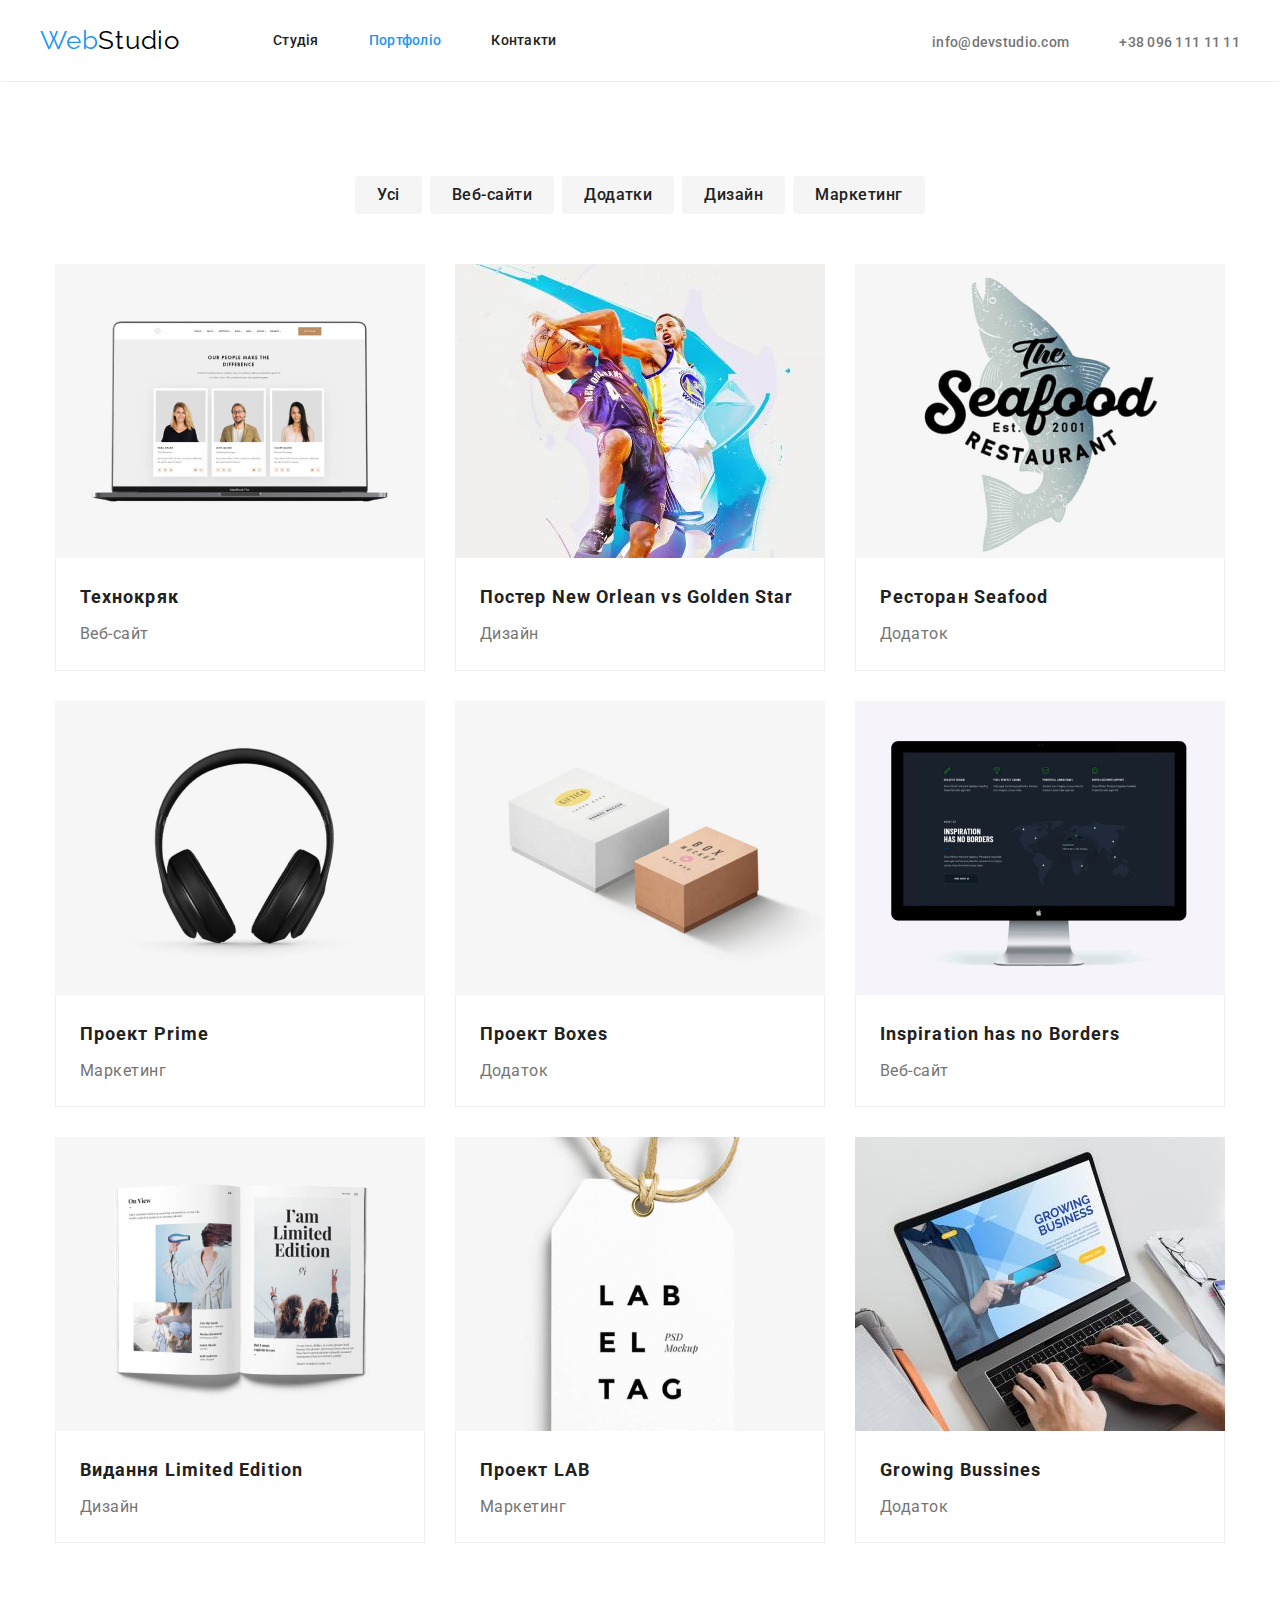
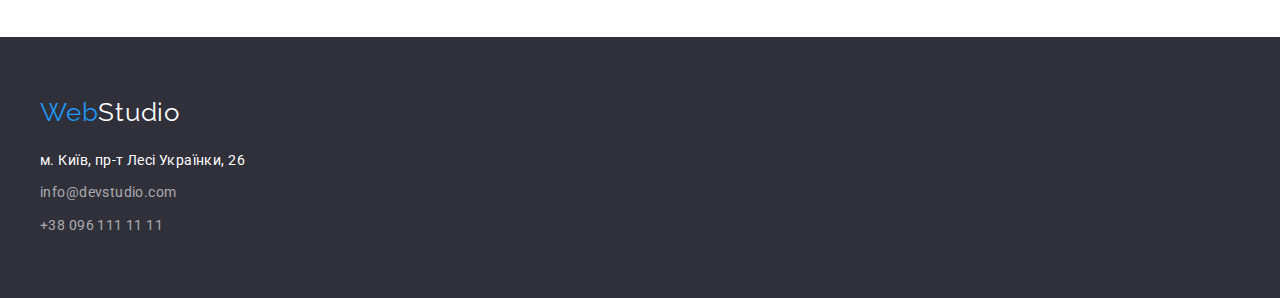
==== portfolio.html @ 0c3f71c2 "HW-03-COPY" ====
<!DOCTYPE html>
<html lang="uk">
	<head>
		<meta charset="UTF-8">
		<meta http-equiv="X-UA-Compatible" content="IE=edge">
		<meta name="viewport" content="width=device-width, initial-scale=1.0">
		<link rel="stylesheet" href="https://cdnjs.cloudflare.com/ajax/libs/modern-normalize/1.1.0/modern-normalize.min.css" integrity="sha512-wpPYUAdjBVSE4KJnH1VR1HeZfpl1ub8YT/NKx4PuQ5NmX2tKuGu6U/JRp5y+Y8XG2tV+wKQpNHVUX03MfMFn9Q==" crossorigin="anonymous" referrerpolicy="no-referrer">
        <link rel="stylesheet" href="./styles/styles.css">
		<link rel="preconnect" href="https://fonts.googleapis.com">
		<link rel="preconnect" href="https://fonts.gstatic.com" crossorigin>
		<link
			href="https://fonts.googleapis.com/css2?family=Raleway:wght@700&family=Roboto:wght@400;500;700;900&display=swap"
			rel="stylesheet">
		<title>WebStudio</title>
	</head>
	<body>
<!-- Верхня лінія -->
<header class="header">
    <div class=" topline container">
        <a href="./index.html" class="link"><span class=logo>Web<span class="top-logo">Studio</span></span>
        </a>
    <nav>
        <ul class="navigation list">
            <li><a href="./index.html" class="nav-link link">Студія</a></li>
            <li><a href="./portfolio.html" class="nav-link link current">Портфоліо</a></li>
            <li><a href="#" class="nav-link link">Контакти</a></li>
        </ul>
    </nav>
    <!-- Контакти -->
    <ul class="list header-contacts">
        <li><a href="mailto:info@devstudio.com" class="header-mail link">info@devstudio.com</a></li>
        <li><a href="tel:+380961111111" class="header-phone link">+38 096 111 11 11</a></li>
    </ul>
  </div>
</header>
		<main>
			<!-- Портфоліо -->
			<section class="section">
                <div class="container">
                    <!-- Заголовок прихований -->
                    <h1 class="visually-hidden">Портфоліо</h1>
                                <!-- Фільтр -->
                    <ul class=" button-list list">
                        <li ><button class="button">Усі</button></li>
                        <li ><button class="button">Веб-сайти</button></li>
                        <li ><button class="button">Додатки</button></li>
                        <li ><button class="button">Дизайн</button></li>
                        <li ><button class="button">Маркетинг</button></li>
                    </ul>
                                <!-- Картки проектів -->
                    <ul class="cards-list list">
                        <li class="portfolio-card">
                            <a href="#" class="link">
                                <img class="portfolio-img" src="./img/projects/pr-1.jpeg" alt="сайт технокряк на екрані макбуку" width="370" height="294">
                                <div class="portfolio-description">
                                    <h2 class="portfolio-item">Технокряк</h2>
                                    <p class="portfolio-item-type">Веб-сайт</p>
                                </div>
                            </a>
                        </li>
                        <li>
                            <a href="#" class="link">
                                <img class="portfolio-img" src="./img/projects/pr-2.jpeg" alt="постер дуель баскетболістів" width="370" height="294">
                                <div class="portfolio-description">
                                <h2 class="portfolio-item">Постер New Orlean vs Golden Star</h2>
                                <p class="portfolio-item-type">Дизайн</p>
                                </div>
                            </a>
                        </li>
                        <li>
                            <a href="#" class="link">
                                <img class="portfolio-img" src="./img/projects/pr-3.jpeg" alt="логотип ресторану" width="370" height="294">
                                <div class="portfolio-description">
                                    <h2 class="portfolio-item">Ресторан Seafood</h2>
                                    <p class="portfolio-item-type">Додаток</p>
                                </div>
                            </a>
                        </li>
                        <li>
                            <a href="#" class="link">
                                <img class="portfolio-img" src="./img/projects/pr-4.jpeg" alt="чорні моніторні навушники" width="370" height="294">
                                <div class="portfolio-description">
                                    <h2 class="portfolio-item">Проект Prime</h2>
                                    <p class="portfolio-item-type">Маркетинг</p>
                                </div>
                            </a>
                        </li>
                        <li>
                            <a href="#" class="link">
                                <img class="portfolio-img" src="./img/projects/pr-5.jpeg" alt="дві картонні коробки" width="370" height="294">
                                <div class="portfolio-description">
                                    <h2 class="portfolio-item">Проект Boxes</h2>
                                    <p class="portfolio-item-type">Додаток</p>
                                </div>
                            </a>
                        </li>
                        <li>
                            <a href="#" class="link">
                                <img class="portfolio-img" src="./img/projects/pr-6.jpeg" alt="веб-сайт на екрані аймака" width="370" height="294">
                                <div class="portfolio-description">
                                    <h2 class="portfolio-item">Inspiration has no Borders</h2>
                                    <p class="portfolio-item-type">Веб-сайт</p>
                                </div>
                            </a>
                        </li>
                        <li>
                            <a href="#" class="link">
                                <img class="portfolio-img" src="./img/projects/pr-7.jpeg" alt="розворот журналу" width="370" height="294">
                                <div class="portfolio-description">
                                    <h2 class="portfolio-item">Видання Limited Edition</h2>
                                    <p class="portfolio-item-type">Дизайн</p>
                                </div>
                            </a>
                        </li>
                        <li>
                            <a href="#" class="link">
                                <img class="portfolio-img" src="./img/projects/pr-8.jpeg" alt="дизайн ярлика з логотипом" width="370" height="294">
                                <div class="portfolio-description">
                                    <h2 class="portfolio-item">Проект LAB</h2>
                                    <p class="portfolio-item-type">Маркетинг</p>
                                </div>
                            </a>
                        </li>
                        <li>
                            <a href="#" class="link">
                                <img class="portfolio-img" src="./img/projects/pr-9.jpeg" alt="веб-сайт на еркані макбука" width="370" height="294">
                                <div class="portfolio-description">
                                    <h2 class="portfolio-item">Growing Bussines</h2>
                                    <p class="portfolio-item-type">Додаток</p>
                                </div>
                            </a>
                        </li>
                    </ul>
                </div>
			</section>
		</main>

		<!-- Підвал -->
		<footer class="footer">
			<div class="container">
				<a href="./index.html" class="link">
					<span class="logo">Web<span class="bottom-logo">Studio</span></span>
				</a>
				<address>
					<ul class="address-list list">
						<li class="map">
							<a
								href="https://goo.gl/maps/VXcRh9cTKy1x3ezA7"
								class="map-link link"
								target="blank"
								rel="noopener noreferrer nofollow"
							>
								м. Київ, пр-т Лесі Українки, 26
							</a>
						</li>
						<li class="footer-contact"><a href="mailto:info@devstudio.com" class="footer-link link">info@devstudio.com</a></li>
						<li class="footer-contact"><a href="tel:+380961111111" class="footer-link link">+38 096 111 11 11</a></li>
					</ul>
				</address>
			</div>			
		</footer>
    </body>
</html>
---- styles/styles.css ----
/* Загальні стилі */
*,
*::before,
*::after {
 margin: 0;
 padding: 0;
}

:root {
	--main-bg-color: #F5F5F5;
	--secondary-bg-color: #F5F4FA;
	--accent-bg-color: #2f303a;
	--main-text-color: #757575;
	--accent-text-color:#FFFFFF;
	--secondary-text-color: #000000;
	--accent-color: #2196f3;
	--order-button-bg-color: #188CE8;
	--header-button-text-color: #212121;
	--footer-link-color: #ffffff99;
	--border-color: #EEEEEE;
	--header-border-color: #ECECEC;
}

body {
	font-family: "Roboto", sans-serif;
	color: var(--main-text-color);
}

.section {
	padding-top: 94px;
	padding-bottom: 94px;
}

.section-header {
	font-size: 36px;
	line-height: 1.2;
	text-align: center;
	letter-spacing: 0.03em;
	color: var(--header-button-text-color);
	margin-bottom: 50px;
}

.container {
	width: 1200px;
	margin: 0 auto;
	padding: 0 15px;
  }

.link {
	text-decoration: none;
	color: var(--header-button-text-color);
}

.link:hover,
.link:focus,
.link:active {
	color: var(--accent-color);
	transition: 300ms linear;
}

.current {
	color: var(--accent-color);
}

.list {
	list-style: none;
}

.portfolio-img,
.team-img {
	display: block;
}

/* лого */

.logo {
	display: inline-block;
	font-family: "Raleway", sans-serif;
	font-size: 26px;
	line-height: 1.2;
	letter-spacing: 0.03em;
	color: var(--accent-color);
}

.top-logo {
	display: inline-block;
	margin-right: 93px;
	padding-top: 24px;
	padding-bottom: 25px;
	color: var(--secondary-text-color);
}

.bottom-logo {
	display: inline-block;
	color: var(--accent-text-color);
	margin-bottom: 20px;
}

/* Верхня лінія */
.header {
	border: 1px solid;
	border-color: var(--accent-text-color) var(--accent-text-color) var(--header-border-color) var(--accent-text-color);
}

.topline.container {
	display:flex;
	align-items: center;
	background-color: var(--topline-bg-color);
	/*  */
}

.navigation {
	display: flex;
	align-items: center;
	list-style: none;
	font-weight: 500;
	font-size: 14px;
	line-height: 1.14;
	letter-spacing: 0.02em;
	color: var(--header-button-text-color);
}

.nav-link {
	margin-right: 50px;
	padding: 32px 0;
}

.header-contacts {
	display: flex;
	align-items: center;
	margin-left: auto;
	
}
.header-phone,
.header-mail {
	margin-left: 50px;
	font-weight: 500;
	font-size: 14px;
	line-height: 1.14;
	letter-spacing: 0.02em;
	color: var(--main-text-color);
}

/* Підвал */

.footer {
	background-color: var(--accent-bg-color);
	padding-top: 60px;
	padding-bottom: 60px;
}

.address-list {
	margin-left: 0px;
	font-style: normal;
}

.address-list :not(:last-child) {
	margin-bottom: 9px;
}

.map-link,
.footer-link {
	font-size: 14px;
	line-height: 1.7;
	letter-spacing: 0.03em;
}

.map-link {
	color: var(--accent-text-color);
}

.footer-link {
	color: var(--footer-link-color);
}

/* Студія */

.hero {
	background-color: var(--accent-bg-color);
	padding-top: 200px;
	padding-bottom: 200px;
}

.hero-header {
	font-weight: 900;
	font-size: 44px;
	line-height: 1.4;
	text-align: center;
	letter-spacing: 0.06em;
	text-transform: uppercase;
	color: var(--accent-text-color);
	margin-bottom: 40px;
}

.order-button {
	font-family: inherit;
	font-weight: 700;
	font-size: 16px;
	line-height: 1.9;
	display: block;
	/* align-items: center;
	text-align: center; */
	letter-spacing: 0.06em;
	border-radius: 4px;
	border: none;
	cursor: pointer;
	color: var(--accent-text-color);
	background-color: var(--accent-color);
	box-shadow: 0px 4px 4px rgba(0, 0, 0, 0.15);
	margin: 0px auto;
	padding: 10px 32px;
}

.order-button:active,
.order-button:focus,
.order-button:hover {
	background-color: var(--order-button-bg-color);
}

.visually-hidden {
	position: fixed;
	transform: scale(0);
}

.features-list {
	display: flex;
	gap: 30px;
}

.features-list-header {
	list-style: none;
	font-size: 14px;
	line-height: 1.14;
	letter-spacing: 0.03em;
	text-transform: uppercase;
	color: var(--secondary-text-color);
	padding-bottom: 10px;
}

.features-list-text {
	width: 270px;
	font-size: 14px;
	line-height: 1.7;
	letter-spacing: 0.03em;
	color: var(--main-text-color);
}

.activity-section.section{
	padding-top: 0px;
}
.activity-list {
	display: flex;
	gap: 30px;
	list-style: none;
}

.team {
	background-color: var(--secondary-bg-color);
}

.team-list {
	display: flex;
	gap: 30px;
	flex-basis: 1400px;
	list-style: none;
}

.team-item {
background-color: var(--accent-text-color);
box-shadow: 0px 1px 3px rgba(0, 0, 0, 0.12), 0px 1px 1px rgba(0, 0, 0, 0.14), 0px 2px 1px rgba(0, 0, 0, 0.2);
border-radius: 0px 0px 4px 4px;
}

.team-item-description {
padding-top: 30px;
padding-bottom: 30px;
}

.teammate-name {
	font-weight: 500;
	font-size: 16px;
	line-height: 1.2;
	text-align: center;
	letter-spacing: 0.03em;
	color: var(--header-button-text-color);
	margin-bottom: 10px;
}

.teammate-position {
	font-size: 16px;
	line-height: 1.19;
	text-align: center;
	letter-spacing: 0.03em;
	color: var(--main-text-color);
}

/* Портфоліо */

.button-list {
display: flex;
justify-content: center;
margin-bottom: 50px;
gap: 8px;

}

.button {
	background-color: var(--main-bg-color);
	border: none;
	padding: 6px 22px;
	color: var(--header-button-text-color);
	border-radius: 4px;
	cursor: pointer;
	height: 38px;
	font-family: inherit;
	font-weight: 500;
	font-size: 16px;
	line-height: 1.6;
	text-align: center;
	letter-spacing: 0.03em;
	
}

.button:active,
.button:focus,
.button:hover {
	background-color: var(--accent-color);
	border: none;
	font-weight: 500;
	font-size: 16px;
	line-height: 1.6;
	text-align: center;
	letter-spacing: 0.03em;
	color: #ffffff;
	box-shadow: 0px 3px 1px rgba(0, 0, 0, 0.1), 0px 1px 2px rgba(0, 0, 0, 0.08), 0px 2px 2px rgba(0, 0, 0, 0.12);
	border-radius: 4px;
	cursor: pointer;
}

.cards-list {
	display: flex;
	justify-content: center;
	flex-wrap: wrap;
	gap: 30px;
}

.portfolio-card {
	background-color: var(--accent-text-color);
}

.portfolio-description {
	padding: 20px 24px;
	border: 1px solid;
	border-color: var(--accent-text-color) var(--border-color) var(--border-color) var(--border-color);
}

.portfolio-item {
	margin-bottom: 4px;
	font-size: 18px;
	line-height: 2;
	letter-spacing: 0.06em;
	color: var(--header-button-text-color);
}

.portfolio-item-type {
	font-size: 16px;
	line-height: 1.9;
	letter-spacing: 0.03em;
	color: var(--main-text-color);
}
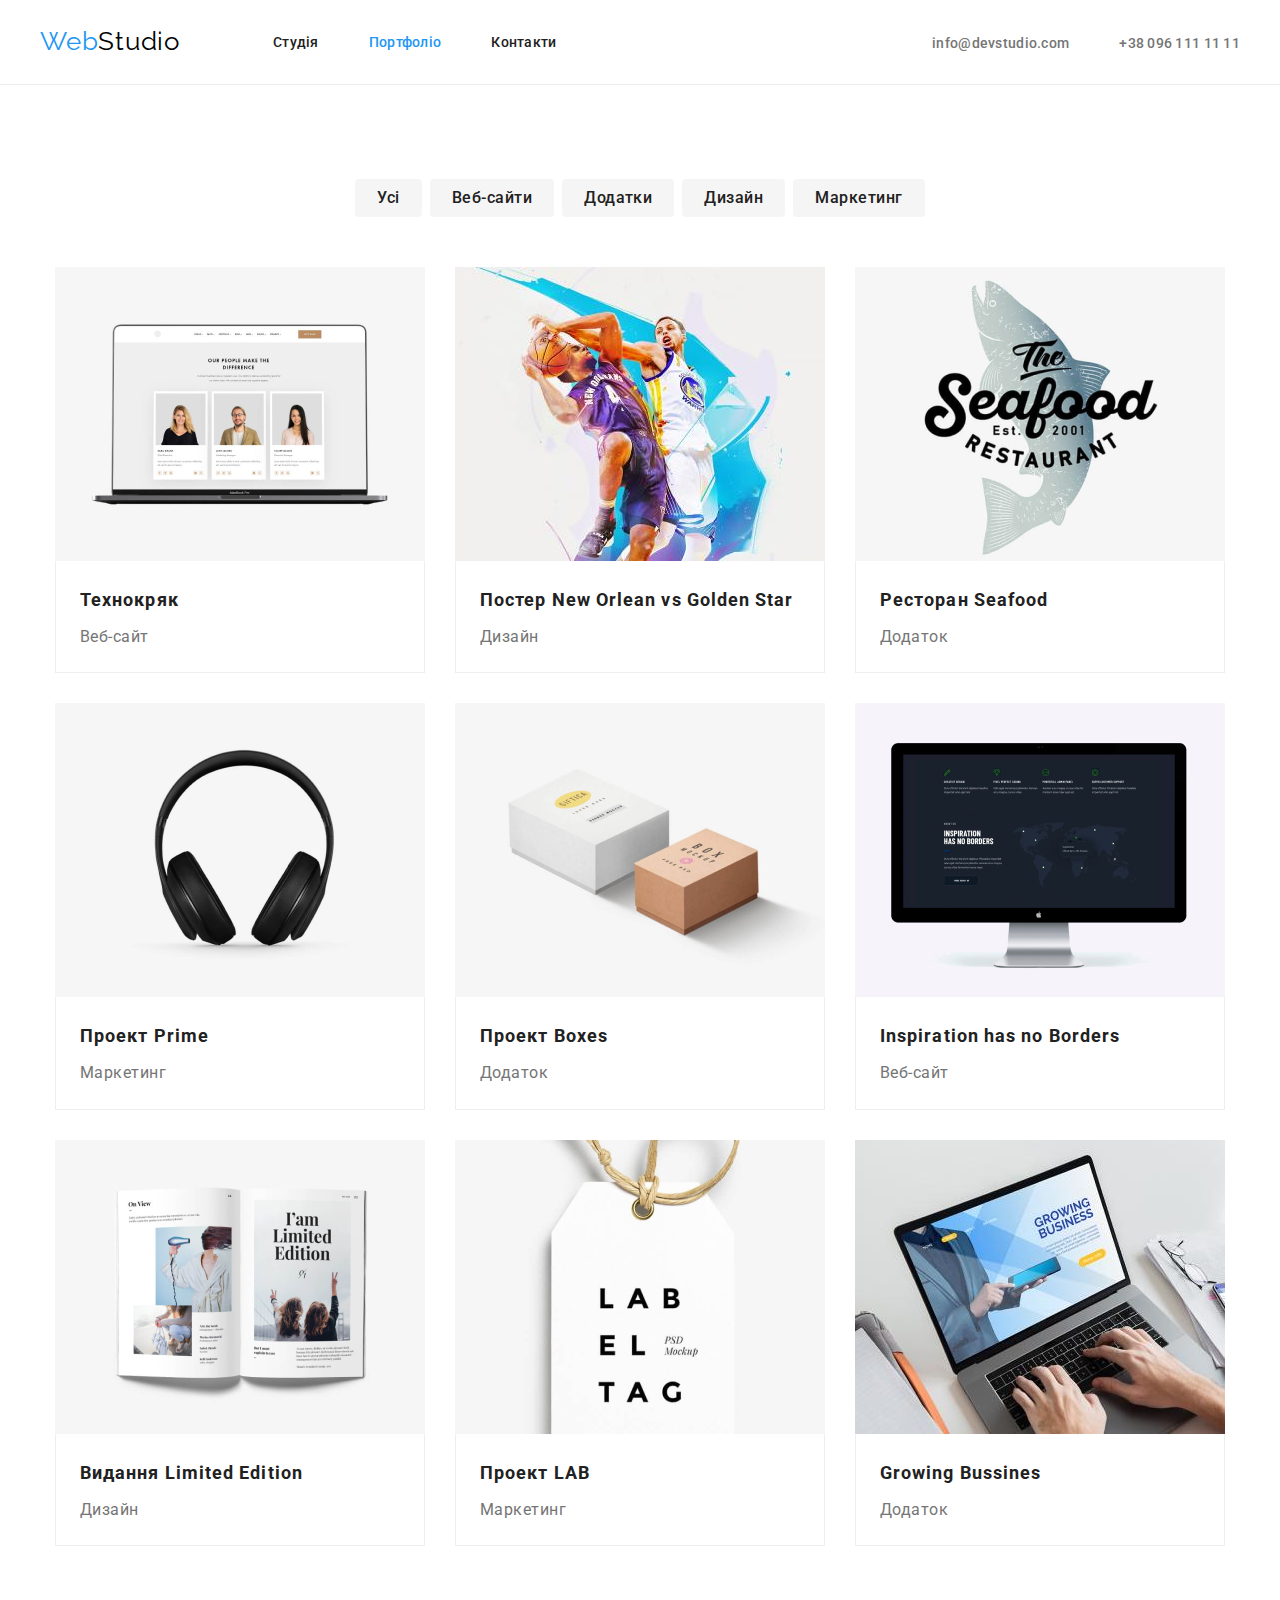
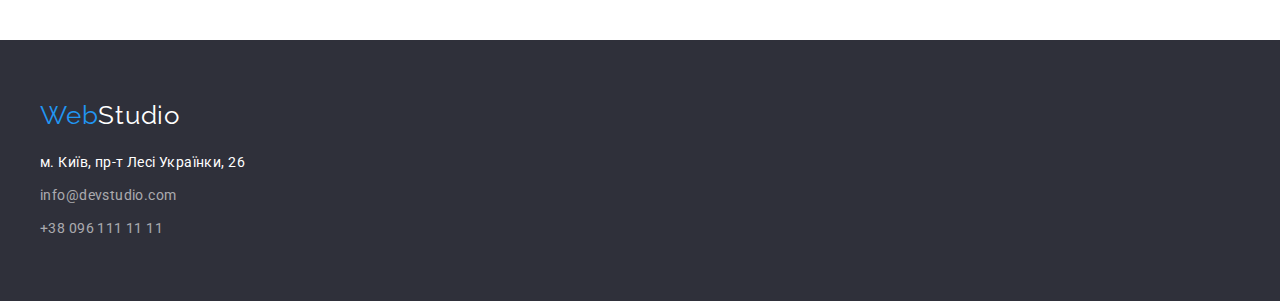
==== commit 562f7be9: "HW-03-FINAL-COPY" ====
--- a/portfolio.html
+++ b/portfolio.html
@@ -17,22 +17,22 @@
 <!-- Верхня лінія -->
 <header class="header">
     <div class=" topline container">
-        <a href="./index.html" class="link"><span class=logo>Web<span class="top-logo">Studio</span></span>
-        </a>
-    <nav>
-        <ul class="navigation list">
-            <li><a href="./index.html" class="nav-link link">Студія</a></li>
-            <li><a href="./portfolio.html" class="nav-link link current">Портфоліо</a></li>
-            <li><a href="#" class="nav-link link">Контакти</a></li>
-        </ul>
-    </nav>
-    <!-- Контакти -->
-    <ul class="list header-contacts">
-        <li><a href="mailto:info@devstudio.com" class="header-mail link">info@devstudio.com</a></li>
-        <li><a href="tel:+380961111111" class="header-phone link">+38 096 111 11 11</a></li>
-    </ul>
-  </div>
-</header>
+			<a class="top-logo-link link" href="./index.html"><span class="logo">Web<span class="top-logo">Studio</span></span>
+			</a>
+			<nav>
+				<ul class="navigation list">
+					<li class="nav-item"><a href="./index.html" class="link">Студія</a></li>
+					<li class="nav-item"><a href="./portfolio.html" class="link current">Портфоліо</a></li>
+					<li class="nav-item"><a href="#" class="link">Контакти</a></li>
+				</ul>
+			</nav>
+			<!-- Контакти -->
+			<ul class="list header-contacts">
+				<li class="head-cont-item"><a href="mailto:info@devstudio.com" class="header-mail link">info@devstudio.com</a></li>
+				<li class="head-cont-item"><a href="tel:+380961111111" class="header-phone link">+38 096 111 11 11</a></li>
+			</ul>
+		  </div>
+		</header>
 		<main>
 			<!-- Портфоліо -->
 			<section class="section">
@@ -51,7 +51,7 @@
                     <ul class="cards-list list">
                         <li class="portfolio-card">
                             <a href="#" class="link">
-                                <img class="portfolio-img" src="./img/projects/pr-1.jpeg" alt="сайт технокряк на екрані макбуку" width="370" height="294">
+                                <img src="./img/projects/pr-1.jpeg" alt="сайт технокряк на екрані макбуку" width="370" height="294">
                                 <div class="portfolio-description">
                                     <h2 class="portfolio-item">Технокряк</h2>
                                     <p class="portfolio-item-type">Веб-сайт</p>
@@ -60,7 +60,7 @@
                         </li>
                         <li>
                             <a href="#" class="link">
-                                <img class="portfolio-img" src="./img/projects/pr-2.jpeg" alt="постер дуель баскетболістів" width="370" height="294">
+                                <img src="./img/projects/pr-2.jpeg" alt="постер дуель баскетболістів" width="370" height="294">
                                 <div class="portfolio-description">
                                 <h2 class="portfolio-item">Постер New Orlean vs Golden Star</h2>
                                 <p class="portfolio-item-type">Дизайн</p>
@@ -69,7 +69,7 @@
                         </li>
                         <li>
                             <a href="#" class="link">
-                                <img class="portfolio-img" src="./img/projects/pr-3.jpeg" alt="логотип ресторану" width="370" height="294">
+                                <img src="./img/projects/pr-3.jpeg" alt="логотип ресторану" width="370" height="294">
                                 <div class="portfolio-description">
                                     <h2 class="portfolio-item">Ресторан Seafood</h2>
                                     <p class="portfolio-item-type">Додаток</p>
@@ -78,7 +78,7 @@
                         </li>
                         <li>
                             <a href="#" class="link">
-                                <img class="portfolio-img" src="./img/projects/pr-4.jpeg" alt="чорні моніторні навушники" width="370" height="294">
+                                <img src="./img/projects/pr-4.jpeg" alt="чорні моніторні навушники" width="370" height="294">
                                 <div class="portfolio-description">
                                     <h2 class="portfolio-item">Проект Prime</h2>
                                     <p class="portfolio-item-type">Маркетинг</p>
@@ -87,7 +87,7 @@
                         </li>
                         <li>
                             <a href="#" class="link">
-                                <img class="portfolio-img" src="./img/projects/pr-5.jpeg" alt="дві картонні коробки" width="370" height="294">
+                                <img src="./img/projects/pr-5.jpeg" alt="дві картонні коробки" width="370" height="294">
                                 <div class="portfolio-description">
                                     <h2 class="portfolio-item">Проект Boxes</h2>
                                     <p class="portfolio-item-type">Додаток</p>
@@ -96,7 +96,7 @@
                         </li>
                         <li>
                             <a href="#" class="link">
-                                <img class="portfolio-img" src="./img/projects/pr-6.jpeg" alt="веб-сайт на екрані аймака" width="370" height="294">
+                                <img src="./img/projects/pr-6.jpeg" alt="веб-сайт на екрані аймака" width="370" height="294">
                                 <div class="portfolio-description">
                                     <h2 class="portfolio-item">Inspiration has no Borders</h2>
                                     <p class="portfolio-item-type">Веб-сайт</p>
@@ -105,7 +105,7 @@
                         </li>
                         <li>
                             <a href="#" class="link">
-                                <img class="portfolio-img" src="./img/projects/pr-7.jpeg" alt="розворот журналу" width="370" height="294">
+                                <img src="./img/projects/pr-7.jpeg" alt="розворот журналу" width="370" height="294">
                                 <div class="portfolio-description">
                                     <h2 class="portfolio-item">Видання Limited Edition</h2>
                                     <p class="portfolio-item-type">Дизайн</p>
@@ -114,7 +114,7 @@
                         </li>
                         <li>
                             <a href="#" class="link">
-                                <img class="portfolio-img" src="./img/projects/pr-8.jpeg" alt="дизайн ярлика з логотипом" width="370" height="294">
+                                <img src="./img/projects/pr-8.jpeg" alt="дизайн ярлика з логотипом" width="370" height="294">
                                 <div class="portfolio-description">
                                     <h2 class="portfolio-item">Проект LAB</h2>
                                     <p class="portfolio-item-type">Маркетинг</p>
@@ -123,7 +123,7 @@
                         </li>
                         <li>
                             <a href="#" class="link">
-                                <img class="portfolio-img" src="./img/projects/pr-9.jpeg" alt="веб-сайт на еркані макбука" width="370" height="294">
+                                <img src="./img/projects/pr-9.jpeg" alt="веб-сайт на еркані макбука" width="370" height="294">
                                 <div class="portfolio-description">
                                     <h2 class="portfolio-item">Growing Bussines</h2>
                                     <p class="portfolio-item-type">Додаток</p>
@@ -138,7 +138,7 @@
 		<!-- Підвал -->
 		<footer class="footer">
 			<div class="container">
-				<a href="./index.html" class="link">
+				<a href="./index.html" class="link bottom-logo-link">
 					<span class="logo">Web<span class="bottom-logo">Studio</span></span>
 				</a>
 				<address>
@@ -157,8 +157,7 @@
 						<li class="footer-contact"><a href="tel:+380961111111" class="footer-link link">+38 096 111 11 11</a></li>
 					</ul>
 				</address>
-			</div>			
+			</div>
 		</footer>
-    </body>
+	</body>
 </html>
-
--- a/styles/styles.css
+++ b/styles/styles.css
@@ -26,6 +26,10 @@
 	color: var(--main-text-color);
 }
 
+img {
+	display: block;
+}
+
 .section {
 	padding-top: 94px;
 	padding-bottom: 94px;
@@ -66,11 +70,6 @@
 	list-style: none;
 }
 
-.portfolio-img,
-.team-img {
-	display: block;
-}
-
 /* лого */
 
 .logo {
@@ -82,21 +81,28 @@
 	color: var(--accent-color);
 }
 
-.top-logo {
+.top-logo-link {
 	display: inline-block;
 	margin-right: 93px;
 	padding-top: 24px;
 	padding-bottom: 25px;
+}
+
+.top-logo {
 	color: var(--secondary-text-color);
 }
 
+.bottom-logo-link {
+	display: inline-block;
+	margin-bottom: 20px;
+}
+
 .bottom-logo {
-	display: inline-block;
 	color: var(--accent-text-color);
-	margin-bottom: 20px;
 }
 
 /* Верхня лінія */
+
 .header {
 	border: 1px solid;
 	border-color: var(--accent-text-color) var(--accent-text-color) var(--header-border-color) var(--accent-text-color);
@@ -120,8 +126,12 @@
 	color: var(--header-button-text-color);
 }
 
-.nav-link {
-	margin-right: 50px;
+.nav-item:not(:last-child) {
+	margin-right:50px;
+}
+
+.nav-item .link,
+.head-cont-item .link {
 	padding: 32px 0;
 }
 
@@ -129,11 +139,17 @@
 	display: flex;
 	align-items: center;
 	margin-left: auto;
-	
-}
+}
+
+.head-cont-item:not(:first-child) {
+	margin-left: 50px;
+}
+.head-cont-item{
+	padding: 32px 0;
+}
+
 .header-phone,
 .header-mail {
-	margin-left: 50px;
 	font-weight: 500;
 	font-size: 14px;
 	line-height: 1.14;
@@ -234,7 +250,7 @@
 	letter-spacing: 0.03em;
 	text-transform: uppercase;
 	color: var(--secondary-text-color);
-	padding-bottom: 10px;
+	margin-bottom: 10px;
 }
 
 .features-list-text {
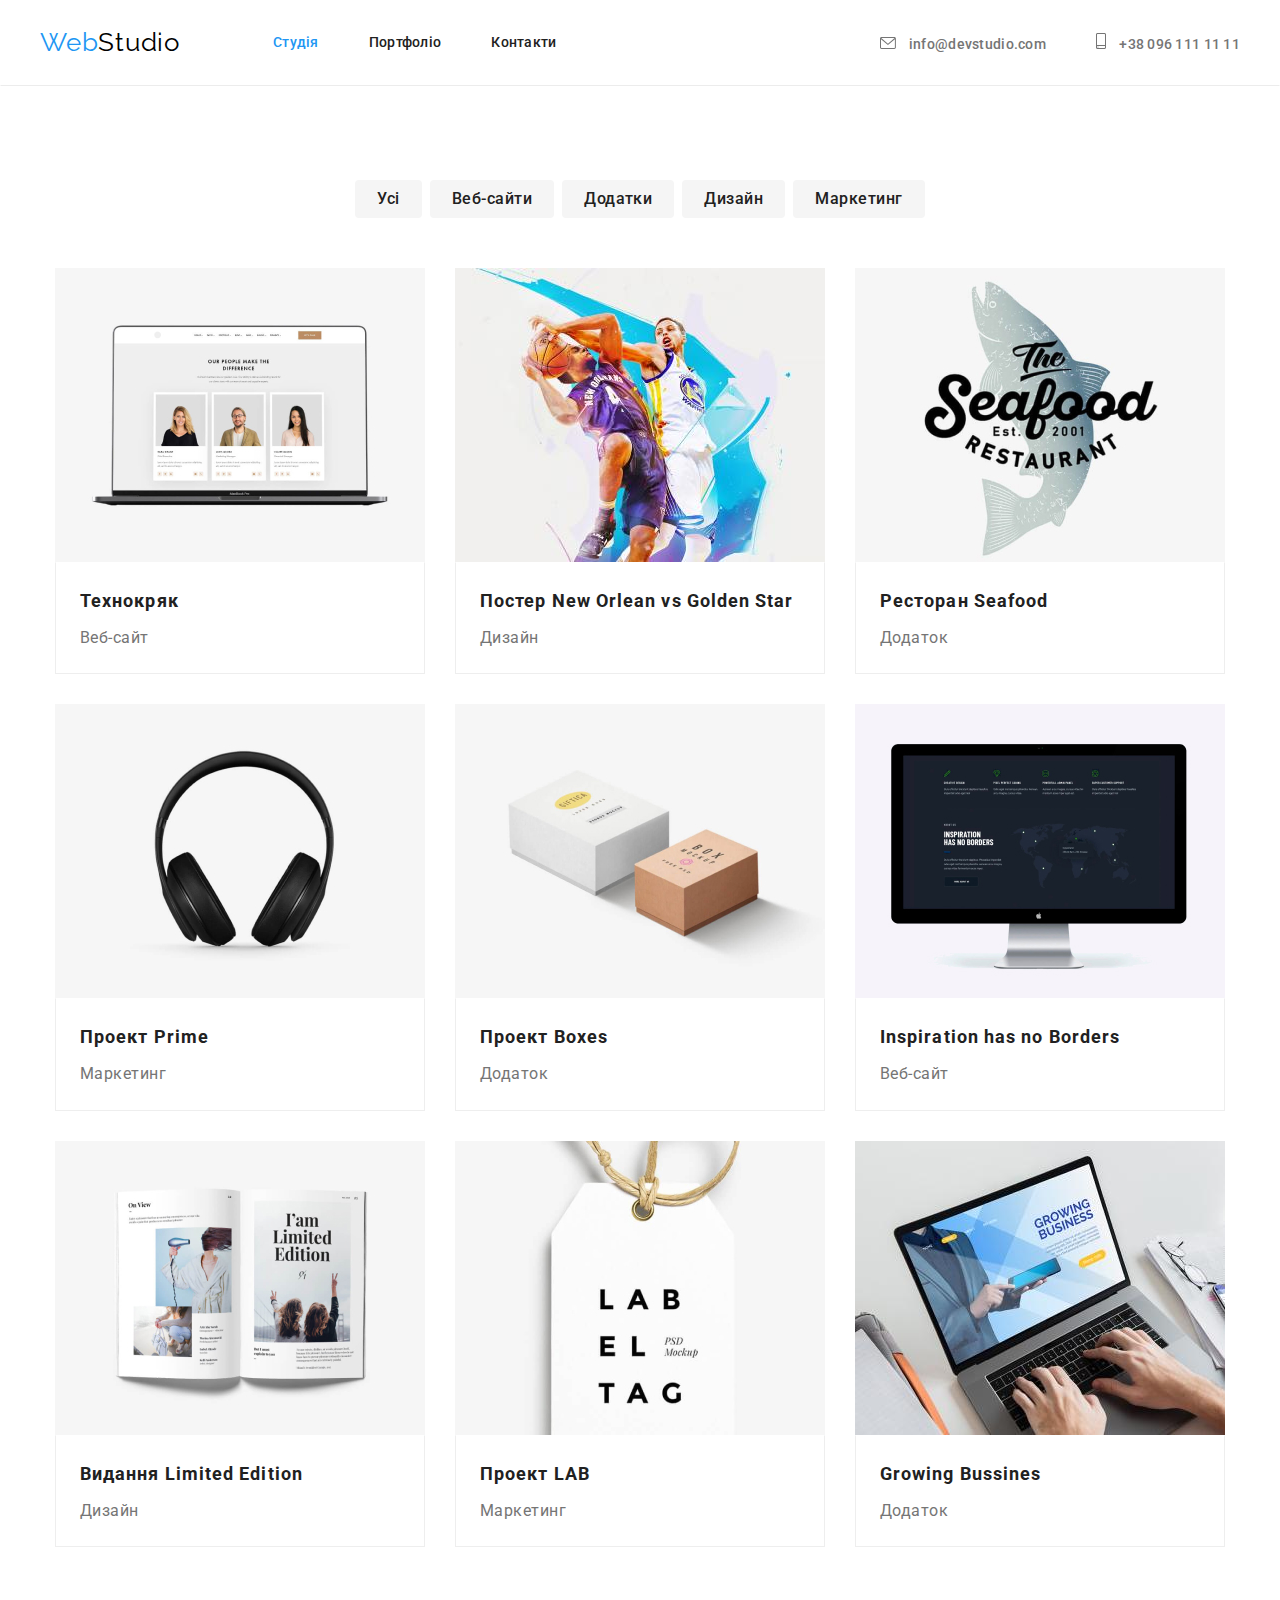
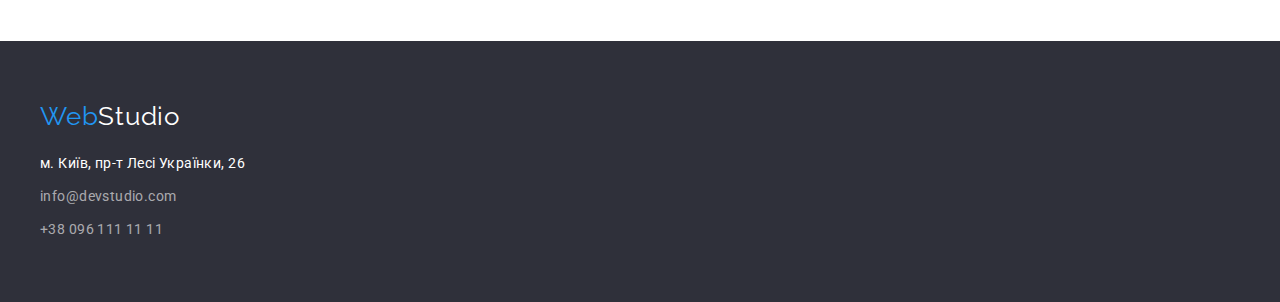
==== commit ac042ff3: "HW-04" ====
--- a/portfolio.html
+++ b/portfolio.html
@@ -17,21 +17,29 @@
 <!-- Верхня лінія -->
 <header class="header">
     <div class=" topline container">
-			<a class="top-logo-link link" href="./index.html"><span class="logo">Web<span class="top-logo">Studio</span></span>
-			</a>
-			<nav>
-				<ul class="navigation list">
-					<li class="nav-item"><a href="./index.html" class="link">Студія</a></li>
-					<li class="nav-item"><a href="./portfolio.html" class="link current">Портфоліо</a></li>
-					<li class="nav-item"><a href="#" class="link">Контакти</a></li>
-				</ul>
-			</nav>
-			<!-- Контакти -->
-			<ul class="list header-contacts">
-				<li class="head-cont-item"><a href="mailto:info@devstudio.com" class="header-mail link">info@devstudio.com</a></li>
-				<li class="head-cont-item"><a href="tel:+380961111111" class="header-phone link">+38 096 111 11 11</a></li>
-			</ul>
-		  </div>
+        <a class="top-logo-link link" href="./index.html"><span class="logo">Web<span class="top-logo">Studio</span></span>
+        </a>
+        <nav>
+            <ul class="navigation list">
+                <li class="nav-item"><a href="./index.html" class="link current">Студія</a></li>
+                <li class="nav-item"><a href="./portfolio.html" class="link">Портфоліо</a></li>
+                <li class="nav-item"><a href="#" class="link">Контакти</a></li>
+            </ul>
+        </nav>
+        <!-- Контакти -->
+        <ul class="list header-contacts">
+            <li class="head-cont-item"><a href="mailto:info@devstudio.com" class="header-mail link">
+                <svg class="icon-contact" width="16" height="12">
+                    <use href="./img/icons.svg#ico-envelope"></use>
+                </svg>
+                info@devstudio.com</a></li>
+            <li class="head-cont-item"><a href="tel:+380961111111" class="header-phone link">
+                <svg class="icon-contact" width="10" height="16">
+                    <use href="./img/icons.svg#ico-phone"></use>
+                </svg>
+                +38 096 111 11 11</a></li>
+        </ul>
+      </div>
 		</header>
 		<main>
 			<!-- Портфоліо -->
--- a/styles/styles.css
+++ b/styles/styles.css
@@ -19,6 +19,8 @@
 	--footer-link-color: #ffffff99;
 	--border-color: #EEEEEE;
 	--header-border-color: #ECECEC;
+	--hero-bg-color: rgba(47, 48, 58, 0.4);
+	--social-link-color: #AFB1B8;
 }
 
 body {
@@ -135,6 +137,12 @@
 	padding: 32px 0;
 }
 
+.icon-contact {
+	display: inline-block;
+	fill: currentColor;
+	margin-right: 10px;
+  }
+
 .header-contacts {
 	display: flex;
 	align-items: center;
@@ -192,7 +200,15 @@
 /* Студія */
 
 .hero {
+	background-image: linear-gradient(
+		to right, var(--hero-bg-color), var(--hero-bg-color)
+		),
+    url(../img/hero-bg-img.jpeg);
 	background-color: var(--accent-bg-color);
+	width: 1600px;
+	background-repeat: no-repeat;
+    background-position: center;
+    background-size: contain;
 	padding-top: 200px;
 	padding-bottom: 200px;
 }
@@ -205,7 +221,7 @@
 	letter-spacing: 0.06em;
 	text-transform: uppercase;
 	color: var(--accent-text-color);
-	margin-bottom: 40px;
+	margin-bottom: 30px;
 }
 
 .order-button {
@@ -214,8 +230,7 @@
 	font-size: 16px;
 	line-height: 1.9;
 	display: block;
-	/* align-items: center;
-	text-align: center; */
+	min-width: 216px;
 	letter-spacing: 0.06em;
 	border-radius: 4px;
 	border: none;
@@ -253,6 +268,21 @@
 	margin-bottom: 10px;
 }
 
+.icon-features-bg {
+	display: flex;
+	width: 270px;
+	height: 120px;
+	background-color: var(--secondary-bg-color);
+	justify-content: center;
+	align-items: center;
+	margin-bottom: 30px;
+}
+
+/* .icon-features {
+	display: flex;
+	align-self: auto;
+} */
+
 .features-list-text {
 	width: 270px;
 	font-size: 14px;
@@ -308,6 +338,100 @@
 	text-align: center;
 	letter-spacing: 0.03em;
 	color: var(--main-text-color);
+}
+
+/* .social-link-list {
+	display: flex;
+	gap: 10px;
+	fill: var(--social-link-color);
+	background-color: var(--secondary-bg-color);
+} */
+/* .social-icon-link {
+	display: flex;
+	justify-content: center;
+	align-items: center;
+	width: 100%;
+	height: 100%;
+	background-color: var(--accent-text-color);
+	fill: var(--social-link-color);
+	
+} */
+
+/* .social-link-item {
+	display: flex;
+	width: 44px;
+	height: 44px;
+	padding: 12px 12px;
+	border-radius: 50%;
+	fill: currentColor;
+	
+} */
+
+	/* .social-link-item:active,
+	.social-link-item:hover,
+	.social-link-item:focus {
+		display: flex;
+		width: 44px;
+		height: 44px;
+		padding: 12px 12px;
+		border-radius: 50%;
+		background-color: var(--accent-color);
+		fill: var(--accent-text-color);}
+		 */
+/* .social-icon {
+	
+} */
+
+
+/* 
+.team-socials-list {
+	display: flex;
+	gap: 10px;
+	justify-content: center;
+  }
+  
+  .social-item {
+	width: 40px;
+	height: 40px;
+  }
+  
+  .social-link {
+	display: flex;
+	justify-content: center;
+	align-items: center;
+	width: 100%;
+	height: 100%;
+	border-radius: 50%;
+	background-color: var(--header-bg);
+	fill: var(--client-section-grey);
+  }
+   */
+
+.social-icons {
+	display: flex;
+	gap: 10px;
+	justify-content: center;
+	margin-top: 16px;
+	
+}
+.social-item {
+	width: 44px;
+	height: 44px;
+	background-color: red;
+	border-radius: 50%;
+	
+}
+
+.social-link {
+	display: flex;
+	width: 100%;
+	height: 100%;
+}
+
+.social-icon {
+	align-self: center;
+	fill: currentColor;
+
 }
 
 /* Портфоліо */
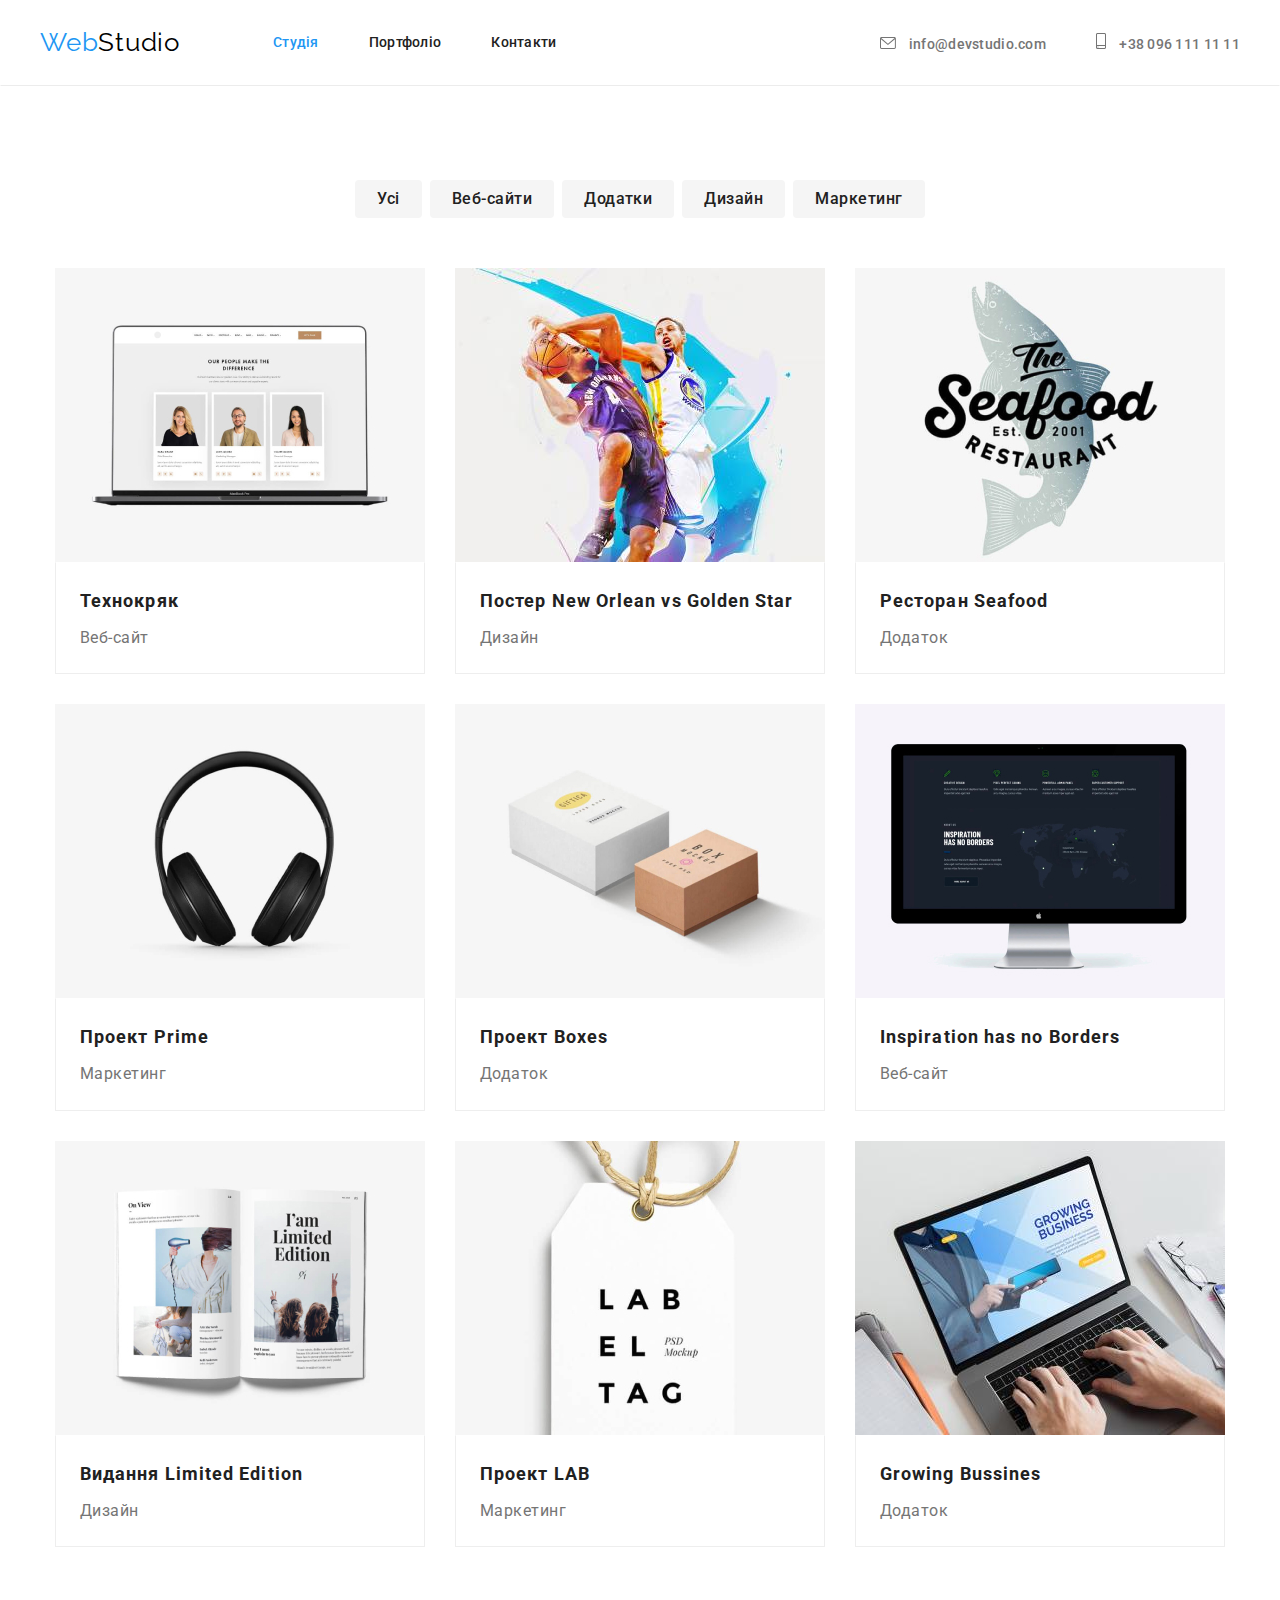
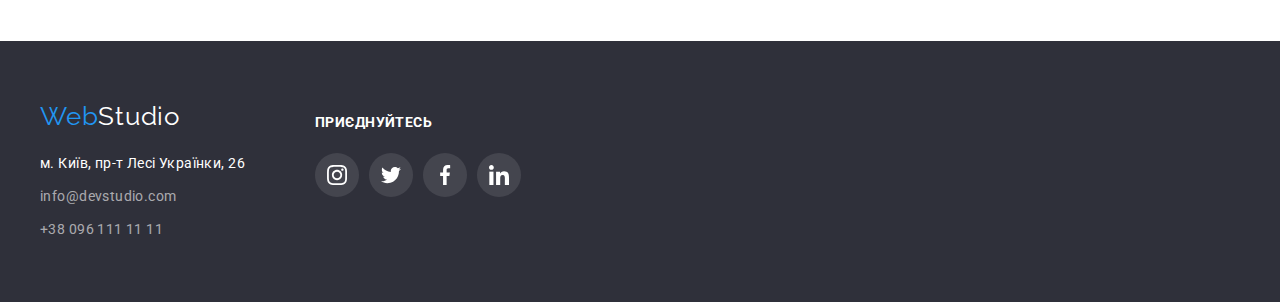
==== commit 3dc7b025: "HW-04-EDITED" ====
--- a/portfolio.html
+++ b/portfolio.html
@@ -57,7 +57,7 @@
                     </ul>
                                 <!-- Картки проектів -->
                     <ul class="cards-list list">
-                        <li class="portfolio-card">
+                        <li  class="portfolio-card">
                             <a href="#" class="link">
                                 <img src="./img/projects/pr-1.jpeg" alt="сайт технокряк на екрані макбуку" width="370" height="294">
                                 <div class="portfolio-description">
@@ -66,7 +66,7 @@
                                 </div>
                             </a>
                         </li>
-                        <li>
+                        <li class="portfolio-card">
                             <a href="#" class="link">
                                 <img src="./img/projects/pr-2.jpeg" alt="постер дуель баскетболістів" width="370" height="294">
                                 <div class="portfolio-description">
@@ -75,7 +75,7 @@
                                 </div>
                             </a>
                         </li>
-                        <li>
+                        <li class="portfolio-card">
                             <a href="#" class="link">
                                 <img src="./img/projects/pr-3.jpeg" alt="логотип ресторану" width="370" height="294">
                                 <div class="portfolio-description">
@@ -84,7 +84,7 @@
                                 </div>
                             </a>
                         </li>
-                        <li>
+                        <li class="portfolio-card">
                             <a href="#" class="link">
                                 <img src="./img/projects/pr-4.jpeg" alt="чорні моніторні навушники" width="370" height="294">
                                 <div class="portfolio-description">
@@ -93,7 +93,7 @@
                                 </div>
                             </a>
                         </li>
-                        <li>
+                        <li class="portfolio-card">
                             <a href="#" class="link">
                                 <img src="./img/projects/pr-5.jpeg" alt="дві картонні коробки" width="370" height="294">
                                 <div class="portfolio-description">
@@ -102,7 +102,7 @@
                                 </div>
                             </a>
                         </li>
-                        <li>
+                        <li class="portfolio-card">
                             <a href="#" class="link">
                                 <img src="./img/projects/pr-6.jpeg" alt="веб-сайт на екрані аймака" width="370" height="294">
                                 <div class="portfolio-description">
@@ -111,7 +111,7 @@
                                 </div>
                             </a>
                         </li>
-                        <li>
+                        <li class="portfolio-card">
                             <a href="#" class="link">
                                 <img src="./img/projects/pr-7.jpeg" alt="розворот журналу" width="370" height="294">
                                 <div class="portfolio-description">
@@ -120,7 +120,7 @@
                                 </div>
                             </a>
                         </li>
-                        <li>
+                        <li class="portfolio-card">
                             <a href="#" class="link">
                                 <img src="./img/projects/pr-8.jpeg" alt="дизайн ярлика з логотипом" width="370" height="294">
                                 <div class="portfolio-description">
@@ -129,7 +129,7 @@
                                 </div>
                             </a>
                         </li>
-                        <li>
+                        <li class="portfolio-card">
                             <a href="#" class="link">
                                 <img src="./img/projects/pr-9.jpeg" alt="веб-сайт на еркані макбука" width="370" height="294">
                                 <div class="portfolio-description">
@@ -145,7 +145,8 @@
 
 		<!-- Підвал -->
 		<footer class="footer">
-			<div class="container">
+			<div class="container footer-block">
+				<div class="footer-address">
 				<a href="./index.html" class="link bottom-logo-link">
 					<span class="logo">Web<span class="bottom-logo">Studio</span></span>
 				</a>
@@ -165,6 +166,39 @@
 						<li class="footer-contact"><a href="tel:+380961111111" class="footer-link link">+38 096 111 11 11</a></li>
 					</ul>
 				</address>
+				</div>
+				<div class="footer-social-links">
+					<h3 class="footer-social-header">Приєднуйтесь</h3>
+					<ul class="footer-social-list list">
+						<li class="footer-social-item">
+							<a href="" class="footer-social-link">
+								<svg class="footer-social-icon" width="20" height="20">
+									<use href="./img/icons.svg#ico-instagram"></use>
+								</svg>
+							</a>
+						</li>
+						<li class="footer-social-item">
+							<a href="" class="footer-social-link">
+								<svg class="footer-social-icon" width="20" height="20">
+									<use href="./img/icons.svg#ico-twitter"></use>
+								</svg>
+							</a>
+						</li><li class="footer-social-item">
+							<a href="" class="footer-social-link">
+								<svg class="footer-social-icon" width="20" height="20">
+									<use href="./img/icons.svg#ico-facebook"></use>
+								</svg>
+							</a>
+						</li><li class="footer-social-item">
+							<a href="" class="footer-social-link">
+								<svg class="footer-social-icon" width="20" height="20">
+									<use href="./img/icons.svg#ico-linkedin"></use>
+								</svg>
+							</a>
+						</li>
+					</ul>
+					
+				</div>
 			</div>
 		</footer>
 	</body>
--- a/styles/styles.css
+++ b/styles/styles.css
@@ -2,509 +2,527 @@
 *,
 *::before,
 *::after {
- margin: 0;
- padding: 0;
+  margin: 0;
+  padding: 0;
 }
 
 :root {
-	--main-bg-color: #F5F5F5;
-	--secondary-bg-color: #F5F4FA;
-	--accent-bg-color: #2f303a;
-	--main-text-color: #757575;
-	--accent-text-color:#FFFFFF;
-	--secondary-text-color: #000000;
-	--accent-color: #2196f3;
-	--order-button-bg-color: #188CE8;
-	--header-button-text-color: #212121;
-	--footer-link-color: #ffffff99;
-	--border-color: #EEEEEE;
-	--header-border-color: #ECECEC;
-	--hero-bg-color: rgba(47, 48, 58, 0.4);
-	--social-link-color: #AFB1B8;
+  --main-bg-color: #f5f5f5;
+  --secondary-bg-color: #f5f4fa;
+  --accent-bg-color: #2f303a;
+  --main-text-color: #757575;
+  --accent-text-color: #ffffff;
+  --secondary-text-color: #000000;
+  --accent-color: #2196f3;
+  --order-button-bg-color: #188ce8;
+  --header-button-text-color: #212121;
+  --footer-link-color: #ffffff99;
+  --border-color: #eeeeee;
+  --header-border-color: #ececec;
+  --hero-bg-color: rgba(47, 48, 58, 0.4);
+  --footer-icons-bg-color: rgba(255, 255, 255, 0.1);
+  --social-link-color: #afb1b8;
 }
 
 body {
-	font-family: "Roboto", sans-serif;
-	color: var(--main-text-color);
+  font-family: "Roboto", sans-serif;
+  color: var(--main-text-color);
 }
 
 img {
-	display: block;
+  display: block;
 }
 
 .section {
-	padding-top: 94px;
-	padding-bottom: 94px;
+  padding-top: 94px;
+  padding-bottom: 94px;
 }
 
 .section-header {
-	font-size: 36px;
-	line-height: 1.2;
-	text-align: center;
-	letter-spacing: 0.03em;
-	color: var(--header-button-text-color);
-	margin-bottom: 50px;
+  font-size: 36px;
+  line-height: 1.2;
+  text-align: center;
+  letter-spacing: 0.03em;
+  color: var(--header-button-text-color);
+  margin-bottom: 50px;
 }
 
 .container {
-	width: 1200px;
-	margin: 0 auto;
-	padding: 0 15px;
-  }
+  width: 1200px;
+  margin: 0 auto;
+  padding: 0 15px;
+}
 
 .link {
-	text-decoration: none;
-	color: var(--header-button-text-color);
+  text-decoration: none;
+  color: var(--header-button-text-color);
 }
 
 .link:hover,
 .link:focus,
 .link:active {
-	color: var(--accent-color);
-	transition: 300ms linear;
+  color: var(--accent-color);
+  transition: 300ms linear;
 }
 
 .current {
-	color: var(--accent-color);
+  color: var(--accent-color);
 }
 
 .list {
-	list-style: none;
+  list-style: none;
+  list-style-type: none;
 }
 
 /* лого */
 
 .logo {
-	display: inline-block;
-	font-family: "Raleway", sans-serif;
-	font-size: 26px;
-	line-height: 1.2;
-	letter-spacing: 0.03em;
-	color: var(--accent-color);
+  display: inline-block;
+  font-family: "Raleway", sans-serif;
+  font-size: 26px;
+  line-height: 1.2;
+  letter-spacing: 0.03em;
+  color: var(--accent-color);
 }
 
 .top-logo-link {
-	display: inline-block;
-	margin-right: 93px;
-	padding-top: 24px;
-	padding-bottom: 25px;
+  display: inline-block;
+  margin-right: 93px;
+  padding-top: 24px;
+  padding-bottom: 25px;
 }
 
 .top-logo {
-	color: var(--secondary-text-color);
+  color: var(--secondary-text-color);
 }
 
 .bottom-logo-link {
-	display: inline-block;
-	margin-bottom: 20px;
+  display: inline-block;
+  margin-bottom: 20px;
 }
 
 .bottom-logo {
-	color: var(--accent-text-color);
+  color: var(--accent-text-color);
 }
 
 /* Верхня лінія */
 
 .header {
-	border: 1px solid;
-	border-color: var(--accent-text-color) var(--accent-text-color) var(--header-border-color) var(--accent-text-color);
+  border: 1px solid;
+  border-color: var(--accent-text-color) var(--accent-text-color)
+    var(--header-border-color) var(--accent-text-color);
 }
 
 .topline.container {
-	display:flex;
-	align-items: center;
-	background-color: var(--topline-bg-color);
-	/*  */
+  display: flex;
+  align-items: center;
+  background-color: var(--topline-bg-color);
+  /*  */
 }
 
 .navigation {
-	display: flex;
-	align-items: center;
-	list-style: none;
-	font-weight: 500;
-	font-size: 14px;
-	line-height: 1.14;
-	letter-spacing: 0.02em;
-	color: var(--header-button-text-color);
+  display: flex;
+  align-items: center;
+  list-style: none;
+  font-weight: 500;
+  font-size: 14px;
+  line-height: 1.14;
+  letter-spacing: 0.02em;
+  color: var(--header-button-text-color);
 }
 
 .nav-item:not(:last-child) {
-	margin-right:50px;
+  margin-right: 50px;
 }
 
 .nav-item .link,
 .head-cont-item .link {
-	padding: 32px 0;
+  padding: 32px 0;
 }
 
 .icon-contact {
-	display: inline-block;
-	fill: currentColor;
-	margin-right: 10px;
-  }
+  display: inline-block;
+  fill: currentColor;
+  margin-right: 10px;
+}
 
 .header-contacts {
-	display: flex;
-	align-items: center;
-	margin-left: auto;
+  display: flex;
+  align-items: center;
+  margin-left: auto;
 }
 
 .head-cont-item:not(:first-child) {
-	margin-left: 50px;
-}
-.head-cont-item{
-	padding: 32px 0;
+  margin-left: 50px;
+}
+.head-cont-item {
+  padding: 32px 0;
 }
 
 .header-phone,
 .header-mail {
-	font-weight: 500;
-	font-size: 14px;
-	line-height: 1.14;
-	letter-spacing: 0.02em;
-	color: var(--main-text-color);
+  font-weight: 500;
+  font-size: 14px;
+  line-height: 1.14;
+  letter-spacing: 0.02em;
+  color: var(--main-text-color);
 }
 
 /* Підвал */
 
 .footer {
-	background-color: var(--accent-bg-color);
-	padding-top: 60px;
-	padding-bottom: 60px;
+  background-color: var(--accent-bg-color);
+  padding-top: 60px;
+  padding-bottom: 60px;
+}
+
+.footer-block {
+  display: flex;
 }
 
 .address-list {
-	margin-left: 0px;
-	font-style: normal;
+  margin-left: 0px;
+  font-style: normal;
 }
 
 .address-list :not(:last-child) {
-	margin-bottom: 9px;
+  margin-bottom: 9px;
 }
 
 .map-link,
 .footer-link {
-	font-size: 14px;
-	line-height: 1.7;
-	letter-spacing: 0.03em;
+  font-size: 14px;
+  line-height: 1.7;
+  letter-spacing: 0.03em;
 }
 
 .map-link {
-	color: var(--accent-text-color);
+  color: var(--accent-text-color);
 }
 
 .footer-link {
-	color: var(--footer-link-color);
+  color: var(--footer-link-color);
+}
+
+.footer-social-list {
+  display: flex;
+  gap: 10px;
+  justify-content: center;
+  align-content: center;
+}
+
+.footer-social-item {
+  width: 44px;
+  height: 44px;
+}
+
+.footer-social-link {
+  display: flex;
+  padding: 12px 12px;
+  border-radius: 50%;
+  background-color: var(--footer-icons-bg-color);
+  transition: 300ms linear;
+}
+.footer-social-link:active,
+.footer-social-link:focus,
+.footer-social-link:hover {
+  background-color: var(--accent-color);
+}
+
+.footer-social-icon {
+  fill: var(--accent-text-color);
+}
+
+.footer-social-links {
+  margin-left: 70px;
+}
+
+.footer-social-header {
+  display: flex;
+  margin-top: 12px;
+  margin-bottom: 20px;
+  font-weight: 700;
+  font-size: 14px;
+  line-height: 1.4;
+  letter-spacing: 0.03em;
+  text-transform: uppercase;
+  color: var(--accent-text-color);
 }
 
 /* Студія */
 
 .hero {
-	background-image: linear-gradient(
-		to right, var(--hero-bg-color), var(--hero-bg-color)
-		),
+  background-image: linear-gradient(
+      to right,
+      var(--hero-bg-color),
+      var(--hero-bg-color)
+    ),
     url(../img/hero-bg-img.jpeg);
-	background-color: var(--accent-bg-color);
-	width: 1600px;
-	background-repeat: no-repeat;
-    background-position: center;
-    background-size: contain;
-	padding-top: 200px;
-	padding-bottom: 200px;
+  background-color: var(--accent-bg-color);
+  width: 1600px;
+  background-repeat: no-repeat;
+  background-position: center;
+  background-size: contain;
+  padding-top: 200px;
+  padding-bottom: 200px;
 }
 
 .hero-header {
-	font-weight: 900;
-	font-size: 44px;
-	line-height: 1.4;
-	text-align: center;
-	letter-spacing: 0.06em;
-	text-transform: uppercase;
-	color: var(--accent-text-color);
-	margin-bottom: 30px;
+  font-weight: 900;
+  font-size: 44px;
+  line-height: 1.4;
+  text-align: center;
+  letter-spacing: 0.06em;
+  text-transform: uppercase;
+  color: var(--accent-text-color);
+  margin-bottom: 30px;
 }
 
 .order-button {
-	font-family: inherit;
-	font-weight: 700;
-	font-size: 16px;
-	line-height: 1.9;
-	display: block;
-	min-width: 216px;
-	letter-spacing: 0.06em;
-	border-radius: 4px;
-	border: none;
-	cursor: pointer;
-	color: var(--accent-text-color);
-	background-color: var(--accent-color);
-	box-shadow: 0px 4px 4px rgba(0, 0, 0, 0.15);
-	margin: 0px auto;
-	padding: 10px 32px;
+  font-family: inherit;
+  font-weight: 700;
+  font-size: 16px;
+  line-height: 1.9;
+  display: block;
+  min-width: 216px;
+  letter-spacing: 0.06em;
+  border-radius: 4px;
+  border: none;
+  cursor: pointer;
+  color: var(--accent-text-color);
+  background-color: var(--accent-color);
+  box-shadow: 0px 4px 4px rgba(0, 0, 0, 0.15);
+  margin: 0px auto;
+  padding: 10px 32px;
 }
 
 .order-button:active,
 .order-button:focus,
 .order-button:hover {
-	background-color: var(--order-button-bg-color);
+  background-color: var(--order-button-bg-color);
 }
 
 .visually-hidden {
-	position: fixed;
-	transform: scale(0);
+  position: fixed;
+  transform: scale(0);
 }
 
 .features-list {
-	display: flex;
-	gap: 30px;
+  display: flex;
+  gap: 30px;
 }
 
 .features-list-header {
-	list-style: none;
-	font-size: 14px;
-	line-height: 1.14;
-	letter-spacing: 0.03em;
-	text-transform: uppercase;
-	color: var(--secondary-text-color);
-	margin-bottom: 10px;
+  list-style: none;
+  font-size: 14px;
+  line-height: 1.14;
+  letter-spacing: 0.03em;
+  text-transform: uppercase;
+  color: var(--secondary-text-color);
+  margin-bottom: 10px;
 }
 
 .icon-features-bg {
-	display: flex;
-	width: 270px;
-	height: 120px;
-	background-color: var(--secondary-bg-color);
-	justify-content: center;
-	align-items: center;
-	margin-bottom: 30px;
-}
-
-/* .icon-features {
-	display: flex;
-	align-self: auto;
-} */
+  display: flex;
+  width: 270px;
+  height: 120px;
+  background-color: var(--secondary-bg-color);
+  justify-content: center;
+  align-items: center;
+  margin-bottom: 30px;
+}
 
 .features-list-text {
-	width: 270px;
-	font-size: 14px;
-	line-height: 1.7;
-	letter-spacing: 0.03em;
-	color: var(--main-text-color);
-}
-
-.activity-section.section{
-	padding-top: 0px;
+  width: 270px;
+  font-size: 14px;
+  line-height: 1.7;
+  letter-spacing: 0.03em;
+  color: var(--main-text-color);
+}
+
+.activity-section.section {
+  padding-top: 0px;
 }
 .activity-list {
-	display: flex;
-	gap: 30px;
-	list-style: none;
+  display: flex;
+  gap: 30px;
+  list-style: none;
 }
 
 .team {
-	background-color: var(--secondary-bg-color);
+  background-color: var(--secondary-bg-color);
 }
 
 .team-list {
-	display: flex;
-	gap: 30px;
-	flex-basis: 1400px;
-	list-style: none;
+  display: flex;
+  gap: 30px;
+  flex-basis: 1400px;
+  list-style: none;
 }
 
 .team-item {
-background-color: var(--accent-text-color);
-box-shadow: 0px 1px 3px rgba(0, 0, 0, 0.12), 0px 1px 1px rgba(0, 0, 0, 0.14), 0px 2px 1px rgba(0, 0, 0, 0.2);
-border-radius: 0px 0px 4px 4px;
+  background-color: var(--accent-text-color);
+  box-shadow: 0px 1px 3px rgba(0, 0, 0, 0.12), 0px 1px 1px rgba(0, 0, 0, 0.14),
+    0px 2px 1px rgba(0, 0, 0, 0.2);
+  border-radius: 0px 0px 4px 4px;
 }
 
 .team-item-description {
-padding-top: 30px;
-padding-bottom: 30px;
+  padding-top: 30px;
+  padding-bottom: 30px;
 }
 
 .teammate-name {
-	font-weight: 500;
-	font-size: 16px;
-	line-height: 1.2;
-	text-align: center;
-	letter-spacing: 0.03em;
-	color: var(--header-button-text-color);
-	margin-bottom: 10px;
+  font-weight: 500;
+  font-size: 16px;
+  line-height: 1.2;
+  text-align: center;
+  letter-spacing: 0.03em;
+  color: var(--header-button-text-color);
+  margin-bottom: 10px;
 }
 
 .teammate-position {
-	font-size: 16px;
-	line-height: 1.19;
-	text-align: center;
-	letter-spacing: 0.03em;
-	color: var(--main-text-color);
-}
-
-/* .social-link-list {
-	display: flex;
-	gap: 10px;
-	fill: var(--social-link-color);
-	background-color: var(--secondary-bg-color);
-} */
-/* .social-icon-link {
-	display: flex;
-	justify-content: center;
-	align-items: center;
-	width: 100%;
-	height: 100%;
-	background-color: var(--accent-text-color);
-	fill: var(--social-link-color);
-	
-} */
-
-/* .social-link-item {
-	display: flex;
-	width: 44px;
-	height: 44px;
-	padding: 12px 12px;
-	border-radius: 50%;
-	fill: currentColor;
-	
-} */
-
-	/* .social-link-item:active,
-	.social-link-item:hover,
-	.social-link-item:focus {
-		display: flex;
-		width: 44px;
-		height: 44px;
-		padding: 12px 12px;
-		border-radius: 50%;
-		background-color: var(--accent-color);
-		fill: var(--accent-text-color);}
-		 */
-/* .social-icon {
-	
-} */
-
-
-/* 
-.team-socials-list {
-	display: flex;
-	gap: 10px;
-	justify-content: center;
-  }
-  
-  .social-item {
-	width: 40px;
-	height: 40px;
-  }
-  
-  .social-link {
-	display: flex;
-	justify-content: center;
-	align-items: center;
-	width: 100%;
-	height: 100%;
-	border-radius: 50%;
-	background-color: var(--header-bg);
-	fill: var(--client-section-grey);
-  }
-   */
-
-.social-icons {
-	display: flex;
-	gap: 10px;
-	justify-content: center;
-	margin-top: 16px;
-	
-}
+  font-size: 16px;
+  line-height: 1.19;
+  text-align: center;
+  letter-spacing: 0.03em;
+  color: var(--main-text-color);
+}
+
+.social-list {
+  display: flex;
+  gap: 10px;
+  justify-content: center;
+  align-content: center;
+  margin-top: 16px;
+}
+
 .social-item {
-	width: 44px;
-	height: 44px;
-	background-color: red;
-	border-radius: 50%;
-	
+  width: 44px;
+  height: 44px;
 }
 
 .social-link {
-	display: flex;
-	width: 100%;
-	height: 100%;
+  display: flex;
+  padding: 12px 12px;
+  border-radius: 50%;
+  color: var(--social-link-color);
+  transition: 300ms linear;
+}
+.social-link:active,
+.social-link:focus,
+.social-link:hover {
+  background-color: var(--accent-color);
+  color: var(--accent-text-color);
 }
 
 .social-icon {
-	align-self: center;
-	fill: currentColor;
-
+  fill: currentColor;
+}
+
+.clients-list {
+  display: flex;
+  gap: 30px;
+}
+
+.clients-link {
+  display: flex;
+  justify-content: center;
+  align-items: center;
+  color: var(--client-section-grey);
+  border: 1px solid var(--social-link-color);
+  border-radius: 4px;
+}
+
+.clients-link:active,
+.clients-link:focus,
+.clients-link:hover {
+  color: var(--accent-color);
+  border-color: var(--accent-color);
+}
+
+.client-icon {
+  fill: currentColor;
 }
 
 /* Портфоліо */
 
 .button-list {
-display: flex;
-justify-content: center;
-margin-bottom: 50px;
-gap: 8px;
-
+  display: flex;
+  justify-content: center;
+  margin-bottom: 50px;
+  gap: 8px;
 }
 
 .button {
-	background-color: var(--main-bg-color);
-	border: none;
-	padding: 6px 22px;
-	color: var(--header-button-text-color);
-	border-radius: 4px;
-	cursor: pointer;
-	height: 38px;
-	font-family: inherit;
-	font-weight: 500;
-	font-size: 16px;
-	line-height: 1.6;
-	text-align: center;
-	letter-spacing: 0.03em;
-	
+  background-color: var(--main-bg-color);
+  border: none;
+  padding: 6px 22px;
+  color: var(--header-button-text-color);
+  border-radius: 4px;
+  cursor: pointer;
+  height: 38px;
+  font-family: inherit;
+  font-weight: 500;
+  font-size: 16px;
+  line-height: 1.6;
+  text-align: center;
+  letter-spacing: 0.03em;
 }
 
 .button:active,
 .button:focus,
 .button:hover {
-	background-color: var(--accent-color);
-	border: none;
-	font-weight: 500;
-	font-size: 16px;
-	line-height: 1.6;
-	text-align: center;
-	letter-spacing: 0.03em;
-	color: #ffffff;
-	box-shadow: 0px 3px 1px rgba(0, 0, 0, 0.1), 0px 1px 2px rgba(0, 0, 0, 0.08), 0px 2px 2px rgba(0, 0, 0, 0.12);
-	border-radius: 4px;
-	cursor: pointer;
+  background-color: var(--accent-color);
+  border: none;
+  font-weight: 500;
+  font-size: 16px;
+  line-height: 1.6;
+  text-align: center;
+  letter-spacing: 0.03em;
+  color: #ffffff;
+  box-shadow: 0px 3px 1px rgba(0, 0, 0, 0.1), 0px 1px 2px rgba(0, 0, 0, 0.08),
+    0px 2px 2px rgba(0, 0, 0, 0.12);
+  border-radius: 4px;
+  cursor: pointer;
 }
 
 .cards-list {
-	display: flex;
-	justify-content: center;
-	flex-wrap: wrap;
-	gap: 30px;
+  display: flex;
+  justify-content: center;
+  flex-wrap: wrap;
+  gap: 30px;
 }
 
 .portfolio-card {
-	background-color: var(--accent-text-color);
+  background-color: var(--accent-text-color);
+}
+.portfolio-card:active,
+.portfolio-card:focus,
+.portfolio-card:hover {
+  box-shadow: 0px 1px 1px rgba(0, 0, 0, 0.12), 0px 4px 4px rgba(0, 0, 0, 0.06),
+    1px 4px 6px rgba(0, 0, 0, 0.16);
 }
 
 .portfolio-description {
-	padding: 20px 24px;
-	border: 1px solid;
-	border-color: var(--accent-text-color) var(--border-color) var(--border-color) var(--border-color);
+  padding: 20px 24px;
+  border: 1px solid;
+  border-color: var(--accent-text-color) var(--border-color) var(--border-color)
+    var(--border-color);
 }
 
 .portfolio-item {
-	margin-bottom: 4px;
-	font-size: 18px;
-	line-height: 2;
-	letter-spacing: 0.06em;
-	color: var(--header-button-text-color);
+  margin-bottom: 4px;
+  font-size: 18px;
+  line-height: 2;
+  letter-spacing: 0.06em;
+  color: var(--header-button-text-color);
 }
 
 .portfolio-item-type {
-	font-size: 16px;
-	line-height: 1.9;
-	letter-spacing: 0.03em;
-	color: var(--main-text-color);
-}
+  font-size: 16px;
+  line-height: 1.9;
+  letter-spacing: 0.03em;
+  color: var(--main-text-color);
+}
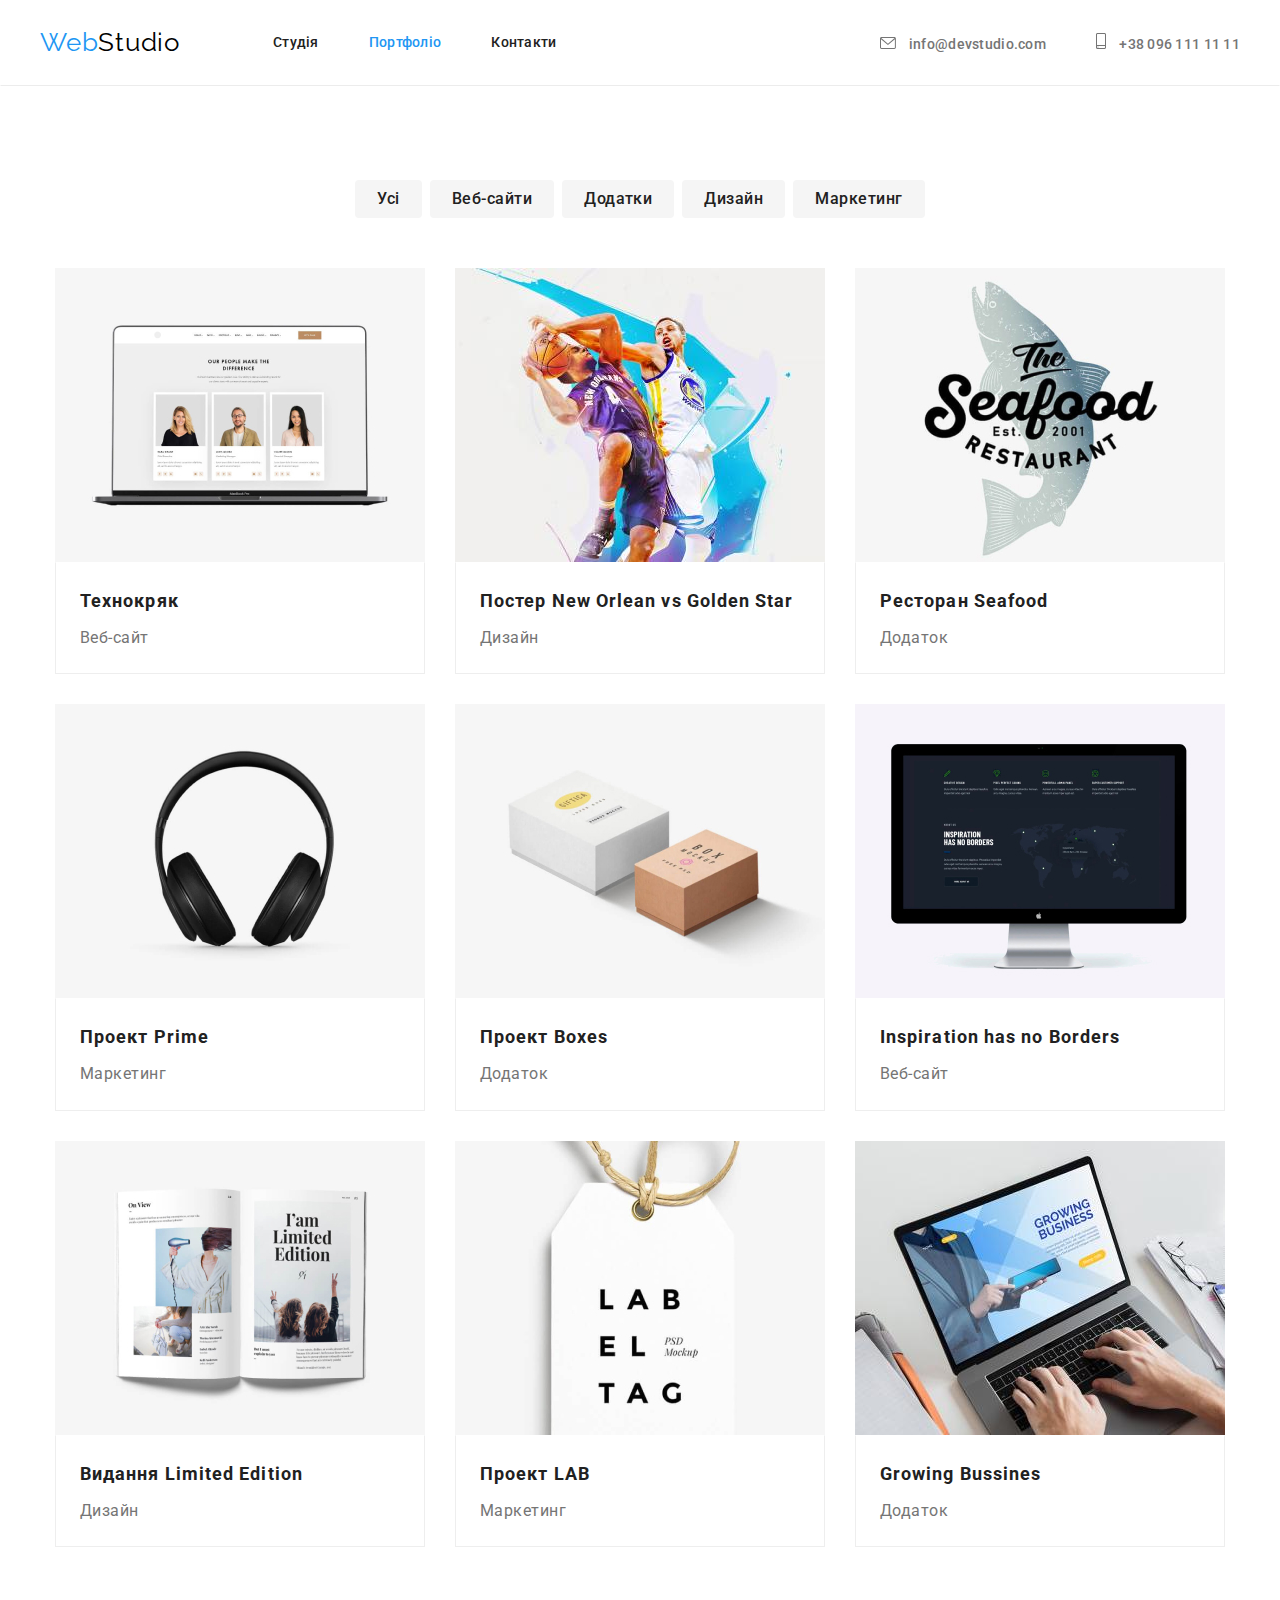
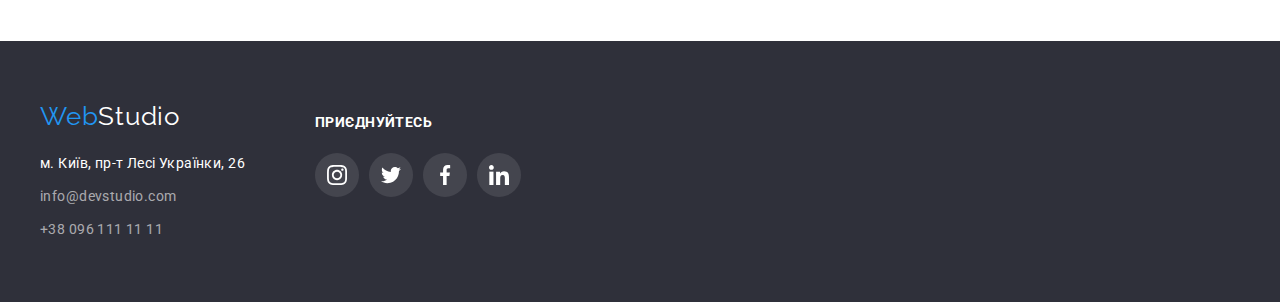
==== commit ea819771: "HW-04-Changes" ====
--- a/portfolio.html
+++ b/portfolio.html
@@ -21,8 +21,8 @@
         </a>
         <nav>
             <ul class="navigation list">
-                <li class="nav-item"><a href="./index.html" class="link current">Студія</a></li>
-                <li class="nav-item"><a href="./portfolio.html" class="link">Портфоліо</a></li>
+                <li class="nav-item"><a href="./index.html" class="link">Студія</a></li>
+                <li class="nav-item"><a href="./portfolio.html" class="link current">Портфоліо</a></li>
                 <li class="nav-item"><a href="#" class="link">Контакти</a></li>
             </ul>
         </nav>
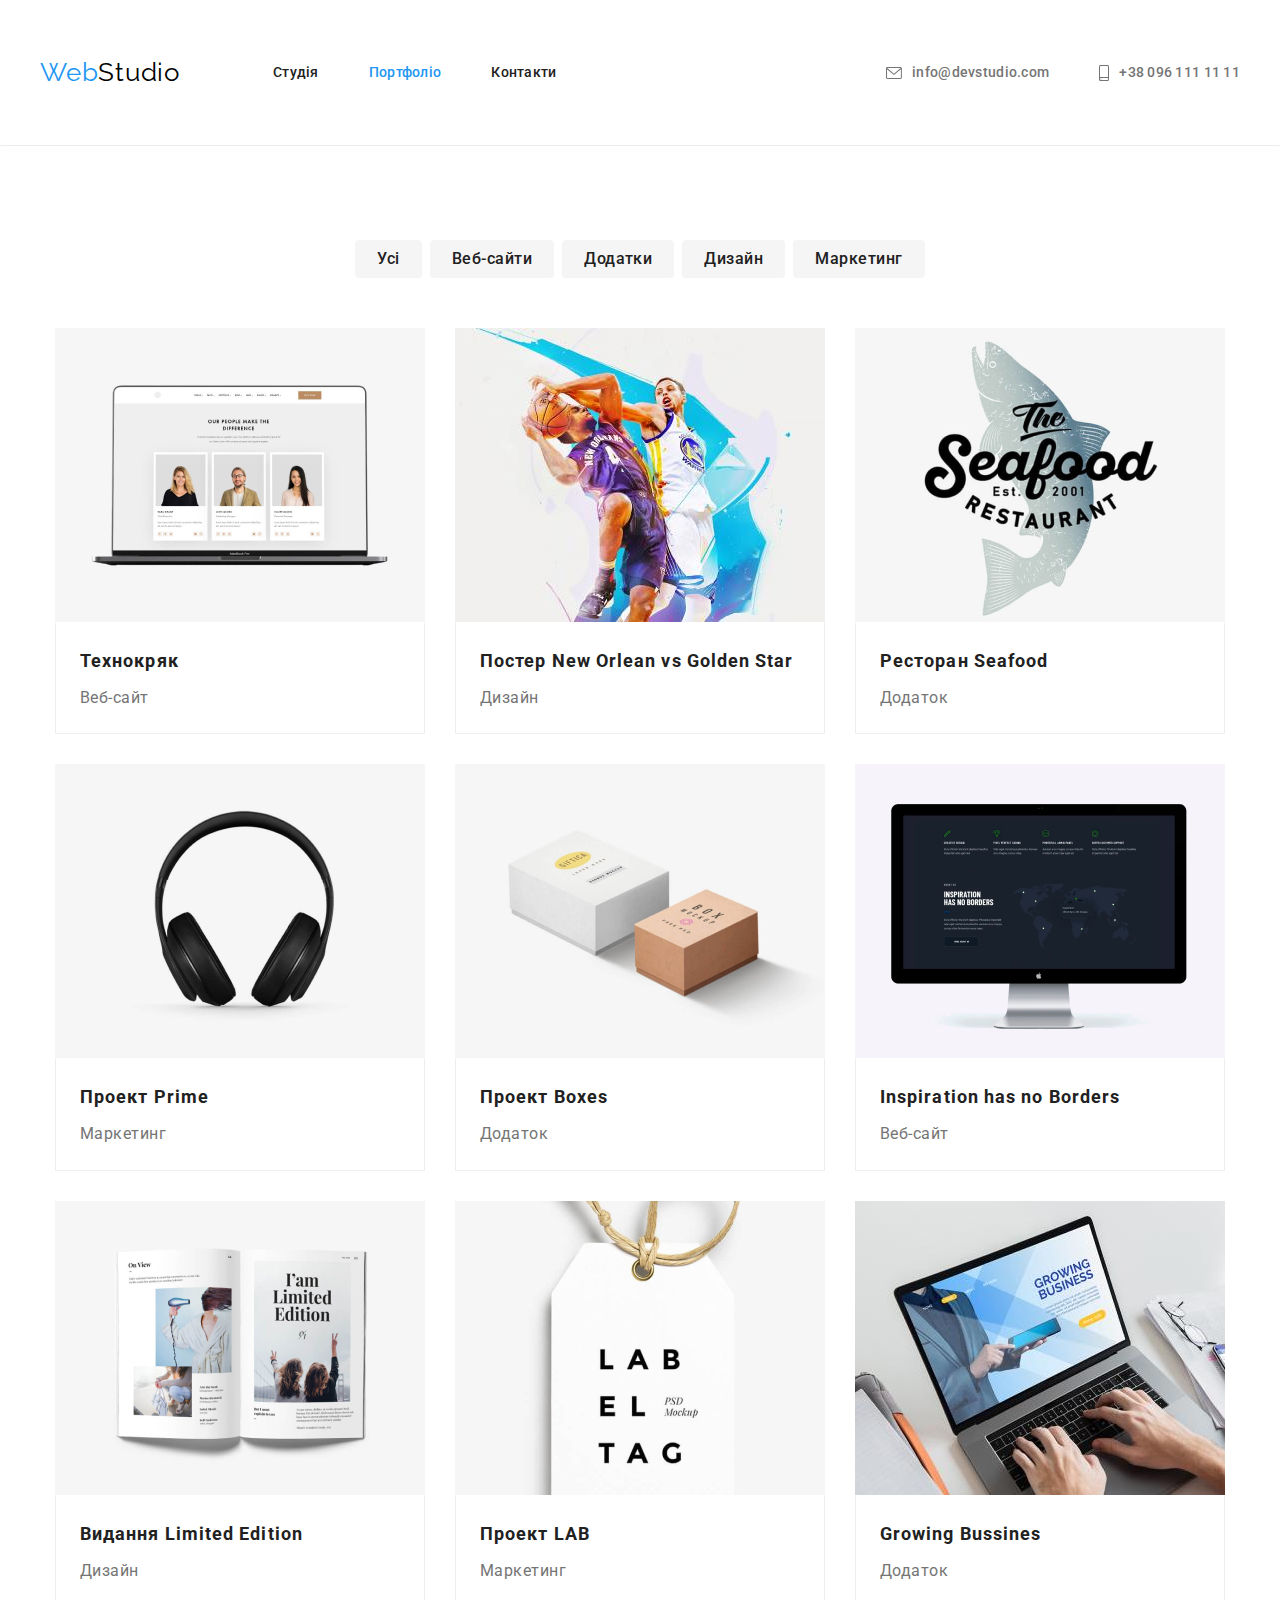
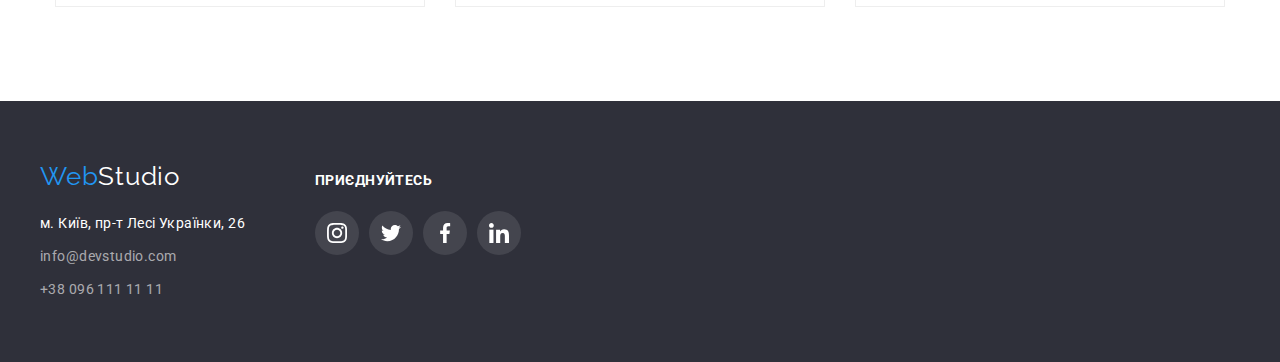
==== commit 73e69724: "HW-04-RETAKE-2" ====
--- a/portfolio.html
+++ b/portfolio.html
@@ -58,7 +58,7 @@
                                 <!-- Картки проектів -->
                     <ul class="cards-list list">
                         <li  class="portfolio-card">
-                            <a href="#" class="link">
+                            <a href="#" class="portfolio-card-link link">
                                 <img src="./img/projects/pr-1.jpeg" alt="сайт технокряк на екрані макбуку" width="370" height="294">
                                 <div class="portfolio-description">
                                     <h2 class="portfolio-item">Технокряк</h2>
@@ -67,7 +67,7 @@
                             </a>
                         </li>
                         <li class="portfolio-card">
-                            <a href="#" class="link">
+                            <a href="#" class="portfolio-card-link link">
                                 <img src="./img/projects/pr-2.jpeg" alt="постер дуель баскетболістів" width="370" height="294">
                                 <div class="portfolio-description">
                                 <h2 class="portfolio-item">Постер New Orlean vs Golden Star</h2>
@@ -76,7 +76,7 @@
                             </a>
                         </li>
                         <li class="portfolio-card">
-                            <a href="#" class="link">
+                            <a href="#" class="portfolio-card-link link">
                                 <img src="./img/projects/pr-3.jpeg" alt="логотип ресторану" width="370" height="294">
                                 <div class="portfolio-description">
                                     <h2 class="portfolio-item">Ресторан Seafood</h2>
@@ -85,7 +85,7 @@
                             </a>
                         </li>
                         <li class="portfolio-card">
-                            <a href="#" class="link">
+                            <a href="#" class="portfolio-card-link link">
                                 <img src="./img/projects/pr-4.jpeg" alt="чорні моніторні навушники" width="370" height="294">
                                 <div class="portfolio-description">
                                     <h2 class="portfolio-item">Проект Prime</h2>
@@ -94,7 +94,7 @@
                             </a>
                         </li>
                         <li class="portfolio-card">
-                            <a href="#" class="link">
+                            <a href="#" class="portfolio-card-link link">
                                 <img src="./img/projects/pr-5.jpeg" alt="дві картонні коробки" width="370" height="294">
                                 <div class="portfolio-description">
                                     <h2 class="portfolio-item">Проект Boxes</h2>
@@ -103,7 +103,7 @@
                             </a>
                         </li>
                         <li class="portfolio-card">
-                            <a href="#" class="link">
+                            <a href="#" class="portfolio-card-link link">
                                 <img src="./img/projects/pr-6.jpeg" alt="веб-сайт на екрані аймака" width="370" height="294">
                                 <div class="portfolio-description">
                                     <h2 class="portfolio-item">Inspiration has no Borders</h2>
@@ -112,7 +112,7 @@
                             </a>
                         </li>
                         <li class="portfolio-card">
-                            <a href="#" class="link">
+                            <a href="#" class="portfolio-card-link link">
                                 <img src="./img/projects/pr-7.jpeg" alt="розворот журналу" width="370" height="294">
                                 <div class="portfolio-description">
                                     <h2 class="portfolio-item">Видання Limited Edition</h2>
@@ -121,7 +121,7 @@
                             </a>
                         </li>
                         <li class="portfolio-card">
-                            <a href="#" class="link">
+                            <a href="#" class="portfolio-card-link link">
                                 <img src="./img/projects/pr-8.jpeg" alt="дизайн ярлика з логотипом" width="370" height="294">
                                 <div class="portfolio-description">
                                     <h2 class="portfolio-item">Проект LAB</h2>
@@ -130,7 +130,7 @@
                             </a>
                         </li>
                         <li class="portfolio-card">
-                            <a href="#" class="link">
+                            <a href="#" class="portfolio-card-link link">
                                 <img src="./img/projects/pr-9.jpeg" alt="веб-сайт на еркані макбука" width="370" height="294">
                                 <div class="portfolio-description">
                                     <h2 class="portfolio-item">Growing Bussines</h2>
@@ -168,7 +168,7 @@
 				</address>
 				</div>
 				<div class="footer-social-links">
-					<h3 class="footer-social-header">Приєднуйтесь</h3>
+					<p class="footer-social-header">Приєднуйтесь</p>
 					<ul class="footer-social-list list">
 						<li class="footer-social-item">
 							<a href="" class="footer-social-link">
--- a/styles/styles.css
+++ b/styles/styles.css
@@ -1,4 +1,3 @@
-/* Загальні стилі */
 *,
 *::before,
 *::after {
@@ -74,7 +73,7 @@
   list-style-type: none;
 }
 
-/* лого */
+/* logo */
 
 .logo {
   display: inline-block;
@@ -161,6 +160,9 @@
 
 .header-phone,
 .header-mail {
+
+  display: flex;
+  align-items: center;
   font-weight: 500;
   font-size: 14px;
   line-height: 1.14;
@@ -178,6 +180,7 @@
 
 .footer-block {
   display: flex;
+  align-items: baseline;
 }
 
 .address-list {
@@ -218,8 +221,11 @@
 
 .footer-social-link {
   display: flex;
-  padding: 12px 12px;
+  align-items: center;
+  justify-content: center;
   border-radius: 50%;
+  width: 100%;
+  height: 100%;
   background-color: var(--footer-icons-bg-color);
   transition: 300ms linear;
 }
@@ -239,7 +245,6 @@
 
 .footer-social-header {
   display: flex;
-  margin-top: 12px;
   margin-bottom: 20px;
   font-weight: 700;
   font-size: 14px;
@@ -249,7 +254,9 @@
   color: var(--accent-text-color);
 }
 
-/* Студія */
+/* СТУДІЯ */
+
+/* Hero header - основний заголовок + кнопка замовлення послуги */
 
 .hero {
   background-image: linear-gradient(
@@ -259,7 +266,7 @@
     ),
     url(../img/hero-bg-img.jpeg);
   background-color: var(--accent-bg-color);
-  width: 1600px;
+  max-width: 1600px;
   background-repeat: no-repeat;
   background-position: center;
   background-size: contain;
@@ -302,6 +309,9 @@
   background-color: var(--order-button-bg-color);
 }
 
+/* Особливості - заголовок секції прихований */
+
+
 .visually-hidden {
   position: fixed;
   transform: scale(0);
@@ -340,6 +350,8 @@
   color: var(--main-text-color);
 }
 
+/* Чим ми займаємося (фото на яких зображена діяльність) */
+
 .activity-section.section {
   padding-top: 0px;
 }
@@ -348,6 +360,8 @@
   gap: 30px;
   list-style: none;
 }
+
+/* Наша команда (фото співробітників та підпис - прізвище, імʼя та назва посади, іконки соцмереж) */
 
 .team {
   background-color: var(--secondary-bg-color);
@@ -405,7 +419,10 @@
 
 .social-link {
   display: flex;
-  padding: 12px 12px;
+  width: 100%;
+  height: 100%;
+  align-items: center;
+  justify-content: center;
   border-radius: 50%;
   color: var(--social-link-color);
   transition: 300ms linear;
@@ -421,16 +438,25 @@
   fill: currentColor;
 }
 
+/* Постійні клієнти */
+
 .clients-list {
   display: flex;
   gap: 30px;
 }
 
+.clients-list-item {
+width: 170px;
+height: 92px;
+}
+
 .clients-link {
   display: flex;
   justify-content: center;
   align-items: center;
-  color: var(--client-section-grey);
+  width: 100%;
+  height: 100%;
+  color: var(--social-link-color);
   border: 1px solid var(--social-link-color);
   border-radius: 4px;
 }
@@ -446,7 +472,7 @@
   fill: currentColor;
 }
 
-/* Портфоліо */
+/* ПОРТФОЛІО */
 
 .button-list {
   display: flex;
@@ -498,9 +524,14 @@
 .portfolio-card {
   background-color: var(--accent-text-color);
 }
-.portfolio-card:active,
-.portfolio-card:focus,
-.portfolio-card:hover {
+
+.portfolio-card-link {
+	display: block;
+}
+.portfolio-card-link:active,
+.portfolio-card-link:focus,
+.portfolio-card-link:hover {
+	display: block;
   box-shadow: 0px 1px 1px rgba(0, 0, 0, 0.12), 0px 4px 4px rgba(0, 0, 0, 0.06),
     1px 4px 6px rgba(0, 0, 0, 0.16);
 }
